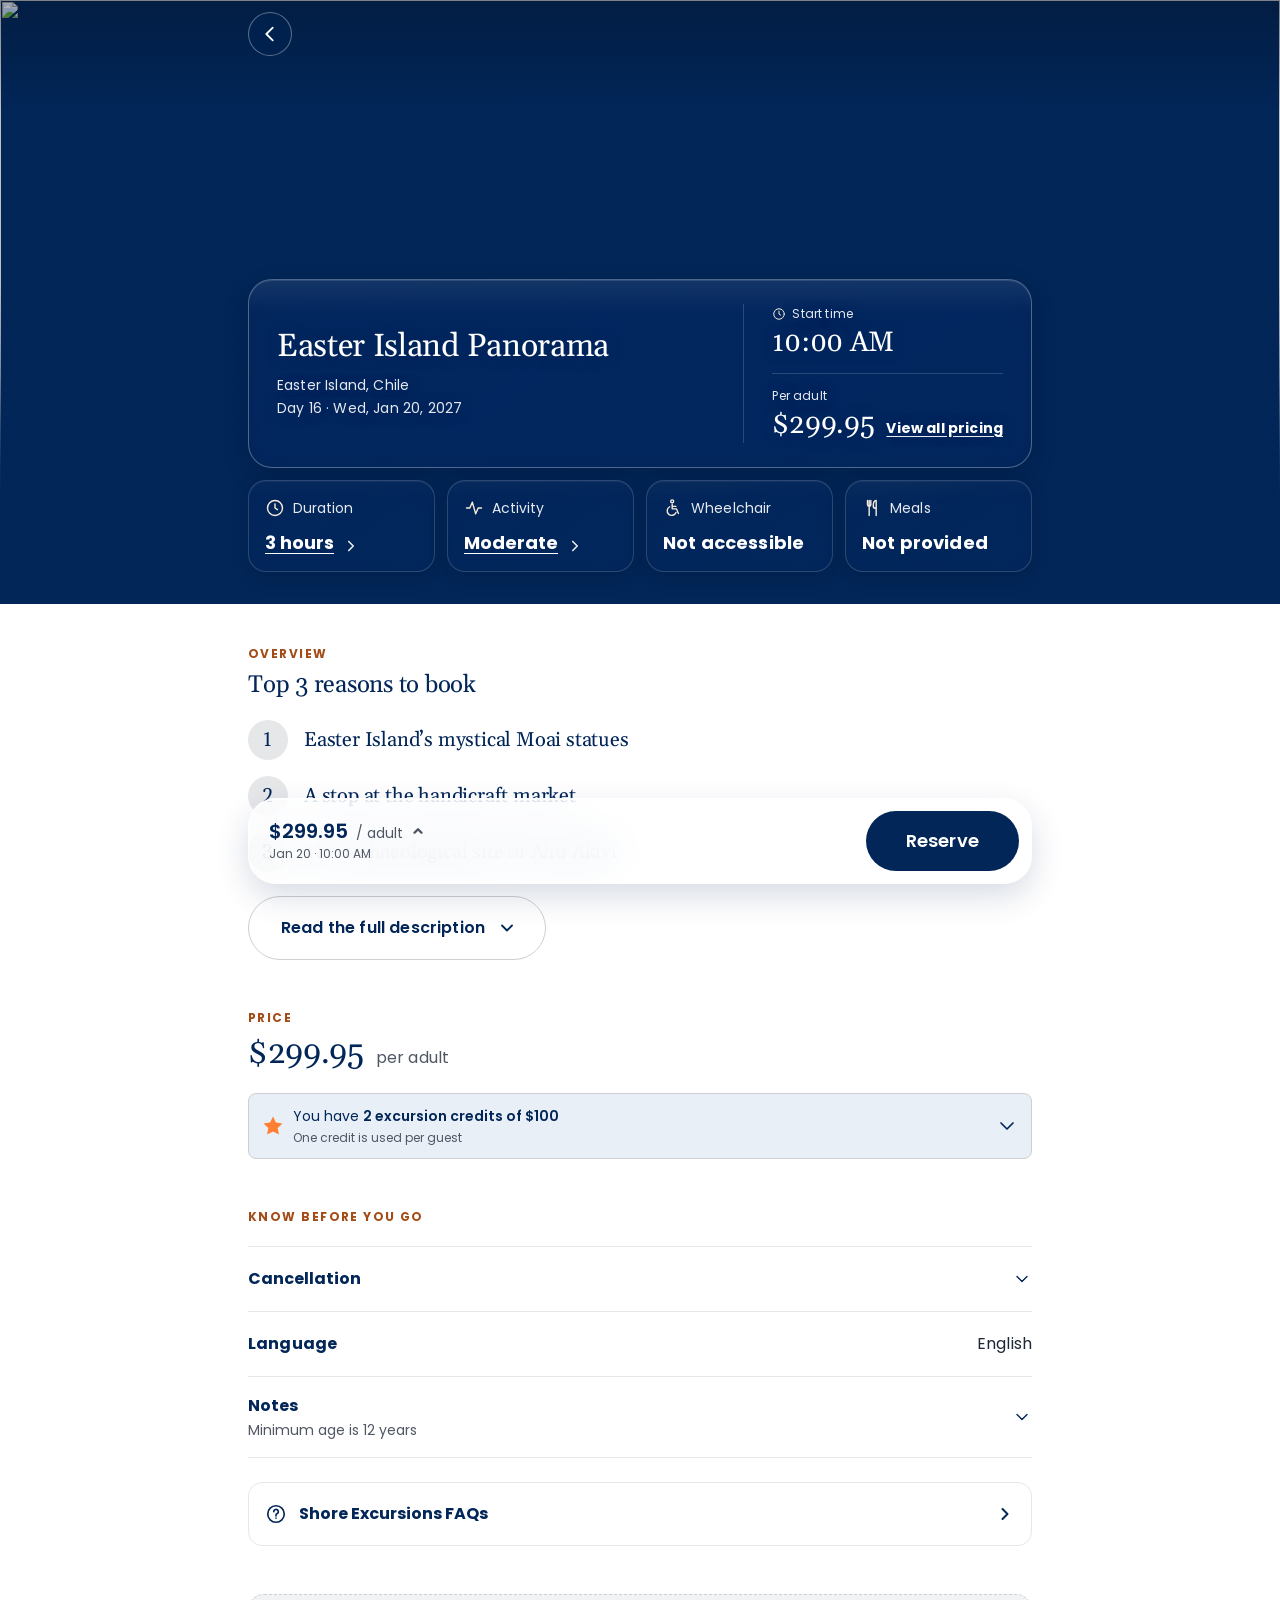
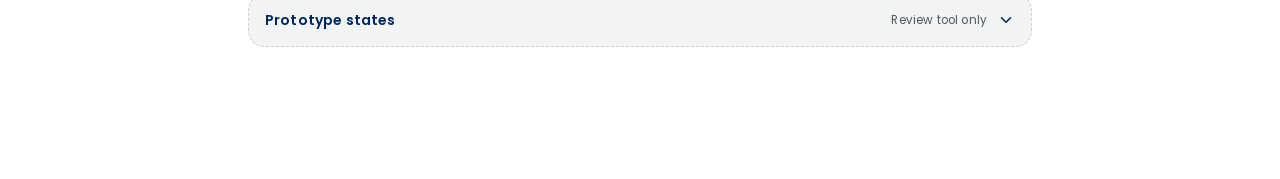
==== easter-island-panorama.html @ 5e090629 "initiate" ====
<!doctype html>
<html lang="en">
<head>
<meta charset="utf-8">
<meta name="viewport" content="width=device-width, initial-scale=1, viewport-fit=cover">
<meta name="theme-color" content="#022658">
<title>Easter Island Panorama · Shore Excursion</title>
<link rel="preconnect" href="https://fonts.googleapis.com">
<link rel="preconnect" href="https://fonts.gstatic.com" crossorigin>
<link href="https://fonts.googleapis.com/css2?family=Gelasio:wght@400;500&family=Poppins:wght@400;500;600;700&display=swap" rel="stylesheet">
<style>
:root{
  /* ── App / HAL DS · Color (Figma: HuyND6BNFfXmrBOKBPqoBM) ── */
  --ds-hal-blue:#022658;
  --ds-hal-blue-hover:#1c4379;
  --ds-hal-blue-pressed:#021e46;
  --ds-dutch-orange:#ff7f32;
  --ds-dutch-cream:#f8eddc;
  --ds-dusk-fog:#a3b3bb;
  --ds-white:#ffffff;
  --ds-n100:#030f1f;
  --ds-n90:#1d2736;
  --ds-n70:#4f5763;
  --ds-n40:#9a9fa5;
  --ds-n30:#b4b7bc;
  --ds-n20:#cdcfd2;
  --ds-n15:#d9dbde;
  --ds-n10:#e6e7e9;
  --ds-n5:#f2f3f4;
  --ds-focus-blue:#1979ff;
  --ds-white-hover:#edf0f1;
  --ds-white-pressed:#e3e8eb;
  /* Effect style "Small" */
  --ds-shadow-small:0 2px 4px rgba(51,51,51,.10), 0 0 1px rgba(51,51,51,.10);
  /* HAL Blue / Neutral 100 / Dusk Fog as RGB triplets, for the alpha tints below */
  --ds-hal-blue-rgb:2,38,88;
  --ds-n100-rgb:3,15,31;
  --ds-dusk-fog-rgb:163,179,187;

  /* Page roles → HAL DS */
  --navy:var(--ds-hal-blue);
  --hal-blue:var(--ds-hal-blue);
  --orange-dot:var(--ds-dutch-orange);
  --cream:var(--ds-dutch-cream);
  --banner:var(--ds-dutch-cream);
  --n70:var(--ds-n70);
  --n90:var(--ds-n90);
  --border:var(--ds-n10);
  --blue-02:var(--ds-n5);
  --blue-05:var(--ds-n10);
  --white:var(--ds-white);
  /* Not in HAL DS (kept local, same as Figma "Color · Details page"):
     accessible orange text — Mes Orange / Dutch Orange fail 4.5:1 on white */
  --orange-text:#a34c17;
  /* Small text on glass: 90% white is the minimum that passes 4.5:1 over a pure-white photo */
  --on-glass:rgba(255,255,255,.9);
  --kf-fill:rgba(var(--ds-dusk-fog-rgb),.09);
  --kf-edge:rgba(255,255,255,.08);
  --glass-divider:rgba(255,255,255,.16);
  /* Shared height for the page's secondary controls: FAQ row, credits toggle, Read the full description */
  --row-h:64px;
  /* Not in HAL DS: credits card fill from the 2026 redesign file */
  --credit-fill:#e8eff7;

  /* ── App / HAL DS · Type. Gelasio / Poppins stay as fallbacks where HAL fonts aren't installed ── */
  --serif:"HAL Headline", "Gelasio", Georgia, "Times New Roman", serif;
  --sans:"HAL Body", "Poppins", system-ui, -apple-system, "Segoe UI", sans-serif;
  --lh-body:1.6;      /* Body/B1–B4 */
  --lh-head:1.2;      /* Heading/H1–H4 */
  --ls-body:.01em;    /* Body + Interactive: +1% */
  --ls-head:-.01em;   /* Heading (Headline): −1% */

  /* Spacing follows the HAL DS rule: multiples of 4, side padding 20 mobile / 40 tablet + desktop */
  --pad:20px;
  --col:784px;
  --card-pad-y:20px;
  --card-pad-x:20px;
  --card-title:28px;  /* Heading/H1-regular-M */
  --radius-g:24px;
  --fact-value:18px;  /* Body/B1-bold */
  /* Hero template: square photo area from the top; card overlaps its lower part */
  --photo-h:100vw;
  --photo-top:0px;
  --stack-top:62vw;
  --header-h:60px;
  --ease:cubic-bezier(.2,.8,.2,1);
}
@media (max-width:389px){ :root{ --fact-value:14px } }   /* Body/B3-bold */
@media (min-width:768px){
  :root{
    --pad:40px;
    --card-title:32px;  /* Heading/H2-regular — fits one line, card stays compact */
    --card-pad-y:24px;
    --card-pad-x:28px;
    --photo-h:clamp(480px, 50vw, 700px);
    --stack-top:clamp(264px, calc(36.5vw + 44px), 344px);   /* +44: the space the compact card + tiles give back */
  }
}

*,*::before,*::after{ box-sizing:border-box }
html{ -webkit-text-size-adjust:100%; scroll-behavior:smooth }
@media (prefers-reduced-motion:reduce){ html{ scroll-behavior:auto } }
body{
  margin:0; background:var(--white); color:var(--n90);
  font-family:var(--sans); font-size:16px; line-height:var(--lh-body); letter-spacing:var(--ls-body);
  -webkit-font-smoothing:antialiased; overflow-x:hidden;
}
body.locked{ overflow:hidden }
img{ display:block; max-width:100% }
button{ font:inherit; color:inherit; background:none; border:0; padding:0; cursor:pointer; -webkit-tap-highlight-color:transparent }
a{ color:inherit }
:focus-visible{ outline:2px solid var(--ds-focus-blue); outline-offset:3px; border-radius:6px }
.sr-only{ position:absolute; width:1px; height:1px; overflow:hidden; clip:rect(0 0 0 0); white-space:nowrap }
.wrap{ width:100%; max-width:calc(var(--col) + var(--pad) * 2); margin-inline:auto; padding-inline:var(--pad) }
svg.i{ width:20px; height:20px; flex:none; fill:none; stroke:currentColor; stroke-width:1.4; stroke-linecap:round; stroke-linejoin:round }

/* ───────────── Hero ───────────── */
.hero{
  position:relative; overflow:hidden; background:var(--navy);
  padding-bottom:32px; isolation:isolate;
}
.hero-bg{ position:absolute; inset:0; z-index:-1; pointer-events:none }
.wash{
  position:absolute; left:50%; top:-60%; width:260%; height:220%;
  transform:translate3d(-50%, var(--wash-y,0px), 0);
  filter:blur(36px) saturate(1.1); opacity:.9; will-change:transform;
}
.wash img{ width:100%; height:100%; object-fit:cover }
.photo{
  position:absolute; left:0; right:0; top:var(--photo-top); height:var(--photo-h);
  transform:translate3d(0, var(--photo-y,0px), 0) scale(var(--photo-s,1));
  transform-origin:50% 30%; will-change:transform;
  -webkit-mask-image:linear-gradient(180deg,#000 0%,#000 73.7%,rgba(0,0,0,.6) 86.8%,transparent 100%);
          mask-image:linear-gradient(180deg,#000 0%,#000 73.7%,rgba(0,0,0,.6) 86.8%,transparent 100%);
}
/* Focal point defaults to centre; each page's photo sets its own at the end of this stylesheet */
.photo img{ width:100%; height:100%; object-fit:cover; object-position:50% 50% }
.photo-dim{ position:absolute; inset:0; background:var(--navy); opacity:var(--dim,0) }
.top-shade{ position:absolute; inset:0 0 auto; height:110px; background:linear-gradient(180deg,rgba(var(--ds-n100-rgb),.35),rgba(var(--ds-n100-rgb),0)) }
.ramp{
  position:absolute; left:0; right:0; top:calc(var(--photo-top) + var(--photo-h) * .55); height:calc(var(--photo-h) * .45);
  background:linear-gradient(180deg,rgba(var(--ds-hal-blue-rgb),0) 0%,rgba(var(--ds-hal-blue-rgb),.2) 25%,rgba(var(--ds-hal-blue-rgb),.5) 50%,rgba(var(--ds-hal-blue-rgb),.82) 75%,var(--navy) 100%);
  /* Travels with the photo so the navy fade doesn't swallow it on scroll */
  transform:translate3d(0, var(--photo-y,0px), 0); will-change:transform;
}
.ramp::after{ content:""; position:absolute; left:0; right:0; top:100%; height:200vh; background:var(--navy) }

.topbar{ position:absolute; top:0; left:0; right:0; z-index:3; padding-top:max(12px, env(safe-area-inset-top)) }
.topbar .wrap{ padding-inline:calc(var(--pad) - 4px) }
@media (min-width:768px){ .topbar .wrap{ padding-inline:var(--pad) } }
.round-btn{
  width:44px; height:44px; border-radius:22px; display:grid; place-items:center; color:#fff;
  background:rgba(var(--ds-hal-blue-rgb),.32); border:1px solid rgba(255,255,255,.35);
  -webkit-backdrop-filter:blur(14px); backdrop-filter:blur(14px);
  transition:background .2s;
}
.round-btn:hover{ background:rgba(var(--ds-hal-blue-rgb),.45) }
.round-btn svg{ width:22px; height:22px; stroke-width:1.8 }

.hero-stack{ position:relative; padding-top:calc(56px + var(--stack-top)); display:flex; flex-direction:column; gap:12px }

/* Glass hero card */
/* Card and fact tiles move together; only the photo layers parallax behind them */
.card-wrap{ position:relative }
.status-pill{
  position:absolute; left:0; bottom:calc(100% + 12px);
  display:none; align-items:center; gap:8px; padding:4px 16px 4px 12px; border-radius:999px;
  font-size:14px; line-height:var(--lh-body); color:#fff; font-weight:600;   /* Body/B3-semibold */
  /* .72 keeps white 14px text at 4.5:1+ even over a pure-white photo (.55 measured 3.6:1) */
  background:rgba(var(--ds-hal-blue-rgb),.72); border:.75px solid rgba(255,255,255,.28);
  -webkit-backdrop-filter:blur(14px) saturate(140%); backdrop-filter:blur(14px) saturate(140%);
}
.status-pill.show{ display:inline-flex }
.status-pill b{ font-weight:700 }
.status-pill .dot{ width:8px; height:8px; border-radius:50%; background:var(--orange-dot) }
.status-pill.muted .dot{ background:rgba(255,255,255,.6) }

.glass{
  position:relative; border-radius:var(--radius-g); overflow:hidden;
  border:.75px solid rgba(255,255,255,.3);
  /* HAL Blue is lighter than the old navy, so every stop is +.04: lightest stop .70 keeps
     90% white text at 4.5:1 over pure white, sheen included */
  background:linear-gradient(143.6deg,rgba(var(--ds-hal-blue-rgb),.74) 0%,rgba(var(--ds-hal-blue-rgb),.70) 50%,rgba(var(--ds-hal-blue-rgb),.72) 100%);
  -webkit-backdrop-filter:blur(var(--glass-blur,14px)) saturate(140%);
          backdrop-filter:blur(var(--glass-blur,14px)) saturate(140%);
  box-shadow:0 8px 24px rgba(var(--ds-n100-rgb),.2), inset 0 1px 0 rgba(255,255,255,.12);
}
/* moving specular sheen — follows scroll so the glass reads as a physical pane */
.glass::before{
  content:""; position:absolute; inset:-40%; pointer-events:none;
  background:radial-gradient(60% 40% at var(--sheen-x,30%) var(--sheen-y,0%), rgba(255,255,255,.05), transparent 70%);
  mix-blend-mode:screen; transition:opacity .3s;
}
.glass::after{
  content:""; position:absolute; inset:0; pointer-events:none; border-radius:inherit;
  /* Top highlight stays behind the title (large text) and clears the small meta line */
  background:linear-gradient(180deg,rgba(255,255,255,.07),transparent 18%);
}
.hero-card{ padding:var(--card-pad-y) var(--card-pad-x); display:flex; flex-direction:column; gap:16px; color:#fff }
.hero-card > *{ position:relative; z-index:1 }
.on-photo{ text-shadow:0 1px 12px rgba(var(--ds-hal-blue-rgb),.6) }
/* Heading/H1-regular-M (28) → Heading/H1-regular (40) from 768 */
.hero-title{ margin:0; font:400 var(--card-title)/var(--lh-head) var(--serif); letter-spacing:var(--ls-head) }
.hero-meta{ margin:8px 0 0; font-size:14px; color:var(--on-glass) }   /* Body/B3-regular */

/* Location on one line, day and date on the next */
.hero-meta span{ display:block }
.hero-meta .meta-port{ white-space:nowrap; overflow:hidden; text-overflow:ellipsis }

/* Key row: start time and price share one band at one size, a step below the title
   (phone: title 28 / values 24 · from 768: title 32 / values 28) */
.key-row{ display:grid; grid-template-columns:minmax(0,1fr) minmax(0,1fr); row-gap:12px; border-top:1px solid var(--glass-divider); padding-top:16px }
.key{ min-width:0; padding-right:16px }
.key + .key{ padding:0 0 0 20px; border-left:1px solid var(--glass-divider) }
.key-label{ display:flex; align-items:center; gap:6px; margin:0 0 4px; font-size:12px; line-height:var(--lh-body); color:var(--on-glass) }   /* Body/B4-regular */
.key-label svg{ width:14px; height:14px; color:var(--cream) }
.key-value{ display:flex; align-items:center; gap:4px; font:400 24px/var(--lh-head) var(--serif); letter-spacing:var(--ls-head); white-space:nowrap; color:#fff }   /* Heading/H2-regular-M */
button.key-value{ text-decoration:underline; text-underline-offset:5px; text-decoration-thickness:1px }
button.key-value svg{ width:18px; height:18px; color:var(--on-glass); stroke-width:1.65 }
/* Price cell: "View all pricing" sits to the right of the price and wraps under it when the cell is narrow */
.key-price{ display:flex; flex-wrap:wrap; align-items:baseline; column-gap:12px; row-gap:2px }
/* Local/Link/B3-bold · Underline */
.card-link{ font-weight:700; font-size:14px; line-height:var(--lh-body); text-decoration:underline; text-underline-offset:3px; color:#fff; white-space:nowrap }
@media (max-width:359px){ .key-value{ font-size:20px } .key + .key{ padding-left:16px } }   /* Heading/H3-regular-M */
@media (min-width:768px){
  .fact{ padding:12px 16px; gap:8px }
  /* Title block left, start time and price stacked on the right: one band instead of two,
     so the card is shorter and more of the photo shows */
  .hero-card{ display:grid; grid-template-columns:minmax(0,1fr) auto; align-items:center; gap:0 }
  .hero-card > .on-photo:first-child{ padding-right:28px }
  .key-row{ display:flex; flex-direction:column; justify-content:center; gap:12px; align-self:stretch;
            border-top:0; padding:0 0 0 28px; border-left:1px solid var(--glass-divider); min-width:200px }
  .key{ padding:0 }
  .key + .key{ padding:12px 0 0; border-left:0; border-top:1px solid var(--glass-divider) }
  .key-value{ font-size:28px }   /* Heading/H1-regular-M */
}

/* Key facts */
.facts{ display:grid; grid-template-columns:1fr 1fr; gap:12px }
/* Works for any tile count: on phones a lone last tile spans the row; from 768 every tile shares one row equally */
.facts > .fact:last-child:nth-child(odd){ grid-column:1 / -1 }
@media (min-width:768px){
  .facts{ grid-template-columns:none; grid-auto-flow:column; grid-auto-columns:minmax(0,1fr) }
  .facts > .fact:last-child:nth-child(odd){ grid-column:auto }
}
@media (min-width:1024px){
  /* Less photo above the card so the key facts sit above the fold */
  :root{ --photo-h:max(440px, 40vw); --stack-top:clamp(204px, calc(14vw + 44px), 344px) }
}
@media (min-width:768px) and (max-width:1023px){
  :root{ --fact-value:16px }   /* Body/B2-bold */
  .fact{ padding:12px }
  .fact-value{ gap:4px }
}
/* Fact tiles use the same glass as the hero card */
.fact{
  position:relative; text-align:left; color:#fff; padding:16px;
  display:flex; flex-direction:column; gap:12px; min-width:0;
  transition:border-color .2s, transform .2s var(--ease), box-shadow .2s;
}
.fact.glass{
  border-radius:18px;
  /* A touch denser than the hero card; HAL Blue stops +.04 so the lightest (.71) still passes 4.5:1 over pure white */
  background:linear-gradient(143.6deg,rgba(var(--ds-hal-blue-rgb),.73) 0%,rgba(var(--ds-hal-blue-rgb),.71) 50%,rgba(var(--ds-hal-blue-rgb),.72) 100%);
  border-color:rgba(255,255,255,.16);
  -webkit-backdrop-filter:blur(calc(var(--glass-blur,14px) * .5)) saturate(120%);
          backdrop-filter:blur(calc(var(--glass-blur,14px) * .5)) saturate(120%);
  box-shadow:0 6px 18px rgba(var(--ds-n100-rgb),.18), inset 0 1px 0 rgba(255,255,255,.06);
}
.fact.glass::before{ opacity:.4 }
.fact.glass::after{ opacity:.2 }
.fact > *{ position:relative; z-index:1 }
button.fact:hover{ border-color:rgba(255,255,255,.32); box-shadow:0 10px 26px rgba(var(--ds-n100-rgb),.26), inset 0 1px 0 rgba(255,255,255,.1) }
button.fact:active{ transform:scale(.98) }
.fact-label{ display:flex; align-items:center; gap:8px; font-size:14px; color:var(--on-glass); min-width:0 }   /* Body/B3-regular */
.fact-label svg{ color:var(--cream) }
.fact-label span{ overflow:hidden; text-overflow:ellipsis; white-space:nowrap }
.fact-value{ display:flex; align-items:flex-end; flex:1; justify-content:space-between; gap:8px; min-width:0 }
.fact-value b{
  font-size:var(--fact-value); line-height:1.3; font-weight:700;
  overflow-wrap:break-word; min-width:0;
}
button.fact .fact-value b{ text-decoration:underline; text-underline-offset:4px; text-decoration-thickness:1px }
.fact-value svg{ width:18px; height:18px; color:var(--on-glass); stroke-width:1.65 }

/* ───────────── Compact header ───────────── */
.compact{
  position:fixed; inset:0 0 auto; z-index:40; background:var(--navy); color:#fff;
  padding-top:env(safe-area-inset-top);
  transform:translateY(-102%); transition:transform .32s var(--ease), box-shadow .3s;
  border-bottom:1px solid rgba(255,255,255,.08);
}
.compact.show{ transform:none; box-shadow:0 6px 20px rgba(var(--ds-hal-blue-rgb),.18) }
.compact .wrap{ display:flex; align-items:center; gap:8px; min-height:var(--header-h); padding-inline:calc(var(--pad) - 12px) }
.compact-back{ width:44px; height:44px; display:grid; place-items:center; color:#fff; flex:none; border-radius:22px }
.compact-back svg{ width:22px; height:22px; stroke-width:1.8 }
.compact-text{ flex:1; min-width:0; text-align:left; padding:8px 0 }
/* Local/Eyebrow (HAL Body Bold 12, 12% tracking, uppercase) — not in HAL DS */
.compact-eyebrow{ display:block; font-size:12px; font-weight:700; letter-spacing:.12em; text-transform:uppercase; color:var(--on-glass); line-height:var(--lh-body) }
.compact-eyebrow b{ color:var(--cream) }
.compact-title{ display:block; font:600 16px/var(--lh-body) var(--sans); white-space:nowrap; overflow:hidden; text-overflow:ellipsis }   /* Body/B2-semibold */
.compact.expanded .compact-title{ white-space:normal }

/* ───────────── Content ───────────── */
main{ padding-bottom:16px }
section.block{ position:relative; padding:40px 0 8px; scroll-margin-top:calc(var(--header-h) + 16px) }
/* Local/Eyebrow */
.eyebrow{ margin:0; font-size:12px; line-height:var(--lh-body); font-weight:700; letter-spacing:.12em; text-transform:uppercase; color:var(--orange-text) }
.section-title{ margin:8px 0 0; font:400 24px/var(--lh-head) var(--serif); letter-spacing:var(--ls-head); color:var(--hal-blue) }   /* Heading/H2-regular-M */
.section-body{ margin-top:20px }

.highlights{ list-style:none; margin:0; padding:0; display:flex; flex-direction:column; gap:16px }
.highlight{ display:flex; gap:16px; align-items:flex-start }
/* A reason with no supporting line centres on its number */
.highlight:not(:has(p)){ align-items:center }
.num{
  flex:none; width:40px; height:40px; border-radius:20px; background:var(--blue-05);
  display:grid; place-items:center; color:var(--hal-blue);
  font:400 20px/1 var(--serif); font-variant-numeric:lining-nums;   /* Heading/H3-regular-M */
}
.highlight h3{ margin:0; font:400 20px/var(--lh-head) var(--serif); letter-spacing:var(--ls-head); color:var(--hal-blue) }   /* Heading/H3-regular-M */
.highlight p{ margin:4px 0 0; font-size:14px; color:var(--n70) }   /* Body/B3-regular */

/* HAL DS Button · Type=secondary, Size=large, Icon=icon right (label Body/B1-semibold, as in Figma) */
.btn-outline{
  margin-top:24px; display:inline-flex; align-items:center; gap:16px; height:60px; padding:0 32px 0 40px;
  border:.5px solid var(--hal-blue); border-radius:999px; color:var(--hal-blue); background:var(--ds-white);
  box-shadow:var(--ds-shadow-small);
  font-weight:600; font-size:18px; line-height:1; letter-spacing:var(--ls-body);
  transition:background .2s;
}
.btn-outline:hover{ background:var(--ds-white-hover) }
.btn-outline:active{ background:var(--ds-white-pressed) }
.btn-outline:focus-visible, .btn-primary:focus-visible{ outline:2px solid var(--ds-focus-blue); outline-offset:3px; border-radius:999px }
.btn-outline svg{ width:20px; height:20px; stroke-width:1.8; transition:transform .3s var(--ease) }
/* The full-size label + DS padding needs 335px; narrow phones keep one line by easing the padding */
.btn-outline{ white-space:nowrap; max-width:100% }
@media (max-width:389px){ .btn-outline{ padding:0 24px; gap:12px } }
@media (max-width:359px){ .btn-outline{ font-size:16px; padding:0 20px 0 24px } }   /* Body/B2-semibold */
.btn-outline[aria-expanded="true"] svg{ transform:rotate(180deg) }

.collapse{ display:grid; grid-template-rows:0fr; transition:grid-template-rows .38s var(--ease) }
.collapse > div{ overflow:hidden; min-height:0 }
.collapse.open{ grid-template-rows:1fr }
@media (prefers-reduced-motion:reduce){ .collapse{ transition:none } }
.description{ max-width:640px; padding-top:20px }
.description p{ margin:0 0 12px }
.description b{ font-weight:600; color:var(--n90) }

.price-heading{ display:flex; align-items:baseline; gap:12px; margin-top:8px }
.price-heading .amt{ font:400 32px/var(--lh-head) var(--serif); color:var(--hal-blue); letter-spacing:var(--ls-head) }   /* Heading/H2-regular */
.price-heading .unit{ color:var(--n70) }
.rates{ margin-top:20px }
.rate{ display:flex; justify-content:space-between; align-items:baseline; padding:12px 0; border-top:1px solid var(--border) }
.rate:last-child{ border-bottom:1px solid var(--border) }
.rate b{ font-weight:700 }

.credit-head{ width:100%; display:flex; align-items:center; gap:12px; min-height:56px; padding:16px; text-align:left; color:var(--hal-blue) }
.credit-head .star{ width:22px; height:22px; stroke-width:1.5 }
.credit-head .txt{ flex:1; min-width:0 }
.credit-head strong{ display:block; font-size:16px; line-height:var(--lh-body) }   /* Body/B2-bold */
.credit-head small{ display:block; font-size:14px; color:var(--n70) }   /* Body/B3-regular */
.chev{ width:20px; height:20px; stroke-width:1.8; color:var(--hal-blue); transition:transform .3s var(--ease) }
[aria-expanded="true"] > .chev{ transform:rotate(180deg) }

.accordion{ margin-top:20px; border-bottom:1px solid var(--border) }
.acc{ position:relative; border-top:1px solid var(--border) }
.acc-head{ width:100%; display:flex; align-items:center; gap:12px; min-height:64px; padding:16px 0; text-align:left }
.acc-head .titles{ flex:1; min-width:0 }
.acc-head strong{ display:block; font-size:16px; color:var(--hal-blue); line-height:var(--lh-body) }   /* Body/B2-bold */
.acc-head small{ display:block; font-size:14px; color:var(--n70); overflow:hidden; text-overflow:ellipsis; white-space:nowrap }   /* Body/B3-regular */
.acc-body{ max-width:640px; padding-bottom:20px; font-size:14px }
.acc-body p{ margin:0 0 12px }
/* Local/Link/B3-bold · Underline */
.text-link{ display:inline-flex; align-items:center; min-height:44px; font-weight:700; font-size:14px; color:var(--hal-blue); text-decoration:underline; text-underline-offset:3px }

/* ───────────── Floating action bar ───────────── */
.bar-zone{
  position:fixed; z-index:30; left:12px; right:12px; bottom:calc(12px + env(safe-area-inset-bottom));
}
@media (min-width:768px){
  .bar-zone{ left:50%; right:auto; width:min(var(--col), calc(100% - var(--pad) * 2)); transform:translateX(-50%); bottom:calc(16px + env(safe-area-inset-bottom)) }
}
.credit-banner{
  position:absolute; left:0; right:0; bottom:calc(100% - 28px); padding:16px 48px 40px 20px;
  background:var(--banner); border-radius:24px 24px 0 0; color:var(--n90);
  box-shadow:0 -2px 18px rgba(var(--ds-hal-blue-rgb),.12);
  transition:transform .35s var(--ease), opacity .3s;
}
.credit-banner.hidden{ transform:translateY(24px); opacity:0; pointer-events:none }
.credit-banner strong{ display:block; font-size:14px; line-height:var(--lh-body) }   /* Body/B3-bold */
.credit-banner span{ font-size:12px; color:var(--n70) }   /* Body/B4-regular */
.credit-banner button{ position:absolute; top:8px; right:8px; width:36px; height:36px; display:grid; place-items:center; color:var(--n70); border-radius:18px }
.credit-banner button svg{ width:18px; height:18px }

.bar{
  position:relative; display:flex; align-items:center; gap:16px; padding:12px 12px 12px 20px; border-radius:28px;
  background:rgba(255,255,255,.72); border:1px solid rgba(255,255,255,.8);
  -webkit-backdrop-filter:blur(22px) saturate(180%); backdrop-filter:blur(22px) saturate(180%);
  box-shadow:0 12px 32px rgba(var(--ds-hal-blue-rgb),.16), inset 0 1px 0 rgba(255,255,255,.85);
}
.bar-price{ flex:1; min-width:0; text-align:left; display:flex; flex-direction:column; gap:0; border-radius:14px; padding:2px 4px 2px 0 }
/* Wraps under the full-size HAL DS button on narrow phones, as the Figma action bar does */
.bar-line1{ display:flex; flex-wrap:wrap; align-items:baseline; column-gap:8px; white-space:nowrap; color:var(--hal-blue) }
.bar-line1 b{ font-size:20px; line-height:var(--lh-head); font-weight:600 }   /* Heading/H4-semibold-M */
.bar-line1 .u{ font-size:14px; color:var(--n70) }   /* Body/B3-regular */
.bar-line1 svg{ width:14px; height:14px; stroke-width:2.4; color:var(--n70); align-self:center; transition:transform .3s var(--ease) }
.bar-price[aria-expanded="true"] .bar-line1 svg{ transform:rotate(180deg) }
.bar-line2{ font-size:12px; line-height:var(--lh-body); color:var(--n70); white-space:nowrap; overflow:hidden; text-overflow:ellipsis }   /* Body/B4-regular */
/* HAL DS Button · Type=primary, Size=large (label Body/B1-semibold, as in Figma).
   Hover HAL Blue Hover, pressed HAL Blue Pressed, disabled Neutral 10 / Neutral 30 */
.btn-primary{
  flex:none; height:60px; padding:0 40px; border-radius:999px;
  background:var(--hal-blue); color:#fff; font-weight:600; font-size:18px; line-height:1; letter-spacing:var(--ls-body);
  white-space:nowrap; transition:background .2s, transform .15s;
}
.btn-primary:hover{ background:var(--ds-hal-blue-hover) }
.btn-primary:active{ transform:scale(.97); background:var(--ds-hal-blue-pressed) }
.btn-primary:disabled{ background:var(--ds-n10); color:var(--ds-n30); cursor:not-allowed; transform:none }
/* Narrow phones: tighten the price side; the HAL DS button keeps its size */
@media (max-width:389px){
  .bar{ gap:8px; padding-left:16px }
  .bar-line1{ column-gap:4px }
  .bar-line1 b{ font-size:18px }
}

/* ───────────── Drawers / modals ───────────── */
.layer{ position:fixed; inset:0; z-index:60; display:flex; align-items:flex-end; justify-content:center; visibility:hidden }
.layer.open{ visibility:visible }
.scrim{ position:absolute; inset:0; background:rgba(var(--ds-hal-blue-rgb),.5); opacity:0; transition:opacity .3s }
.layer.open .scrim{ opacity:1 }
.sheet{
  position:relative; width:100%; max-height:min(88vh, 88dvh); display:flex; flex-direction:column;
  background:#fff; border-radius:24px 24px 0 0; box-shadow:0 -8px 40px rgba(var(--ds-n100-rgb),.2);
  transform:translateY(100%); transition:transform .38s var(--ease);
  padding-bottom:env(safe-area-inset-bottom);
}
.layer.open .sheet{ transform:translateY(var(--drag,0px)) }
.sheet.dragging{ transition:none }
.grabber{ position:absolute; top:8px; left:50%; width:36px; height:4px; margin-left:-18px; border-radius:2px; background:var(--ds-n15) }
.sheet-head{ position:relative; display:flex; align-items:center; justify-content:center; min-height:60px; padding:12px 56px 4px; touch-action:none; flex:none }
.sheet-head .close{ position:absolute; left:12px; top:12px; width:44px; height:44px; display:grid; place-items:center; color:var(--hal-blue); border-radius:22px }
.sheet-head .close:hover{ background:var(--blue-02) }
.sheet-head .close svg{ width:22px; height:22px; stroke-width:1.8 }
.sheet-label{ font-weight:700; font-size:16px; color:var(--hal-blue) }   /* Body/B2-bold */
.sheet-body{ position:relative; overflow:auto; padding:8px var(--pad) 28px; overscroll-behavior:contain }
.sheet h2{ margin:0 0 16px; font:400 24px/var(--lh-head) var(--serif); color:var(--hal-blue); letter-spacing:var(--ls-head) }   /* Heading/H2-regular-M */
@media (min-width:768px){
  .layer{ align-items:center; padding:24px }
  .sheet{
    width:560px; max-height:min(84vh, 760px); border-radius:24px;
    transform:translateY(16px) scale(.97); opacity:0; transition:transform .3s var(--ease), opacity .25s;
  }
  .layer.open .sheet{ transform:none; opacity:1 }
  .grabber{ display:none }
  .sheet-body{ padding:8px 28px 28px }
}
@media (prefers-reduced-motion:reduce){ .sheet,.scrim{ transition:none } }

.d-lead{ margin:-8px 0 16px; color:var(--n70) }
.d-rows{ border-top:1px solid var(--border) }
.d-row{ padding:12px 0; border-bottom:1px solid var(--border) }
.d-row .top{ display:flex; justify-content:space-between; gap:12px; align-items:baseline }
.d-row .top b{ font-size:16px; color:var(--n90) }   /* Body/B2-bold */
.d-row .top span{ font-size:14px; color:var(--n70); text-align:right }   /* Body/B3-regular */
.d-row p{ margin:2px 0 0; font-size:14px; color:var(--n70) }
.d-note{ margin:16px 0 0; font-size:14px; color:var(--n70) }   /* Body/B3-regular */
.d-note a{ font-weight:700; color:var(--hal-blue); text-underline-offset:3px }
.bullets{ margin:0 0 20px; padding-left:24px; font-size:16px }   /* Body/B2-regular */
.bullets li{ margin-bottom:4px }
.bullets li::marker{ color:var(--n70) }
.levels{ display:flex; flex-direction:column; gap:12px }
.level{ border:1px solid var(--border); border-radius:12px; padding:12px 16px }
.level b{ color:var(--hal-blue) }
.level small{ font-size:12px; color:var(--n70); font-weight:500 }   /* Body/B4-medium */
.level p{ margin:2px 0 0; font-size:14px; color:var(--n70) }
.level.current{ border:2px solid var(--hal-blue); background:var(--blue-02); padding:11px 15px }
.d-sub{ margin:24px 0 8px; font-size:12px; line-height:var(--lh-body); font-weight:700; letter-spacing:.12em; text-transform:uppercase; color:var(--orange-text) }   /* Local/Eyebrow */
.sheet-cta{ margin-top:24px; width:100% }

/* ───────────── Toast & state switcher ───────────── */
.toast{
  position:fixed; left:50%; bottom:110px; z-index:80; transform:translate(-50%,16px); opacity:0;
  background:var(--n90); color:#fff; font-size:14px; padding:12px 16px; border-radius:12px; max-width:calc(100% - 32px);
  transition:opacity .25s, transform .25s var(--ease); pointer-events:none;
}
.toast.show{ opacity:1; transform:translate(-50%,0) }

/* Prototype states — sits at the very bottom of the page */
.proto-foot{ padding-top:24px; padding-bottom:calc(132px + env(safe-area-inset-bottom)) }
.proto{ border:1px dashed var(--ds-n20); border-radius:16px; background:var(--blue-02); font-size:13px }
.proto summary{
  list-style:none; cursor:pointer; display:flex; align-items:center; gap:10px; padding:14px 16px;
  font-weight:600; color:var(--hal-blue); font-size:14px; border-radius:16px;
}
.proto summary::-webkit-details-marker{ display:none }
.proto summary small{ font-weight:400; color:var(--n70); margin-left:auto }
.proto summary svg{ width:18px; height:18px; stroke-width:1.8; transition:transform .3s var(--ease) }
.proto[open] summary svg{ transform:rotate(180deg) }
.proto-panel{ display:grid; grid-template-columns:repeat(auto-fit, minmax(200px, 1fr)); gap:4px 20px; padding:2px 16px 16px }
.proto-panel fieldset{ border:0; margin:0 0 8px; padding:0 }
.proto-panel legend{ font-size:12px; font-weight:700; letter-spacing:.1em; text-transform:uppercase; color:var(--orange-text); margin-bottom:6px }
.proto-panel label{ display:flex; gap:8px; align-items:center; padding:3px 0; cursor:pointer }
.proto-panel input{ accent-color:var(--hal-blue); margin:0 }
.proto-panel p{ margin:2px 0 0; font-size:12px; color:var(--n70) }
.proto-reset{
  grid-column:1/-1; justify-self:start; height:40px; padding:0 18px; border-radius:999px;
  border:1.5px solid var(--hal-blue); color:var(--hal-blue); font-weight:700; font-size:14px; background:#fff;
}
.proto-reset:hover{ background:var(--blue-05) }

/* ───────────── Live HAL examples: additions ───────────── */
/* Experience-type badge (HISTORY Channel / Accessible Travel Solutions). It labels the excursion, not a system
   state, so it sits inside the card as a squared label; the round status pill above the card is reserved for availability */
.xp-badges{ display:flex; flex-wrap:wrap; gap:8px; margin:0 0 12px }
.xp-badge{
  display:inline-flex; align-items:center; gap:8px; padding:4px 12px 4px 10px;
  border-radius:8px; border:1px solid rgba(248,237,220,.55); background:rgba(var(--ds-hal-blue-rgb),.6);
  font-size:14px; font-weight:600; line-height:var(--lh-body); color:var(--cream); text-shadow:none;   /* Body/B3-semibold */
}
.xp-badge svg{ width:16px; height:16px; stroke-width:1.6 }
.xp-badges[hidden], .xp-badge[hidden]{ display:none }
.xp-mark{ width:auto; height:18px; flex:none }
/* HISTORY Channel: gold from the H mark (mid-tone of its gradient), not the cream used by the other badges */
.xp-badge.xp-history{ color:#f0b63c; border-color:rgba(240,182,60,.7) }

/* Non-interactive fact tile (Meals, and Wheelchair when there's no accessibility detail) */
div.fact .fact-value{ justify-content:flex-start }

/* Wheelchair-version notice: before Top 3, only on the accessible variant */
.notice{
  margin-top:32px; display:flex; gap:12px; padding:16px; border-radius:14px;
  background:var(--blue-02); border:1px solid var(--blue-05); font-size:14px; color:var(--n90);
}
.notice svg{ width:22px; height:22px; color:var(--hal-blue); stroke-width:1.5; margin-top:1px }
.notice p{ margin:0 }
.notice b{ color:var(--hal-blue) }

/* Excursion credits card — matches Figma "Dining credit" (HAL Mobile App Redesign 2026, 14953:27539):
   light blue fill, Neutral 20 border, radius 8, filled Dutch Orange star, Body/B3 HAL Blue with the amount in semibold.
   Opens to "Using your excursion credit" — that copy is FPO until product confirms it. */
.credit-card{ margin-top:20px; background:var(--credit-fill); border:1px solid var(--ds-n20); border-radius:8px; color:var(--hal-blue) }
.credit-card .credit-head{ width:100%; min-height:var(--row-h); display:flex; align-items:center; gap:8px; padding:8px 12px; text-align:left; color:var(--hal-blue); border-radius:8px }
.credit-card .star{ width:24px; height:24px; fill:var(--ds-dutch-orange); stroke:none; flex:none }
.credit-card .credit-text{ flex:1; min-width:0; font-size:14px; line-height:var(--lh-body) }   /* Body/B3-regular */
.credit-card b{ font-weight:600 }   /* Body/B3-semibold */
.credit-card .chev{ width:24px; height:24px }
.credit-rules{ margin:0 0 12px; padding:8px 12px 0; border-top:1px solid var(--ds-n20); font-size:12px; line-height:var(--lh-body) }
.credit-rules .credit-rules-title{ margin:0; font-weight:600; color:var(--hal-blue) }   /* Body/B4-semibold */
.credit-rules ul{ margin:4px 0 0; padding-left:18px; color:var(--n90) }   /* Body/B4-regular */
.sheet .credit-card{ margin-top:0 }

/* Know before you go: a row with a value and nothing to expand */
.acc-head.static{ cursor:default }
.acc-value{ font-size:16px; color:var(--n90) }   /* Body/B2-regular */
.acc-body a{ color:var(--hal-blue); font-weight:600; overflow-wrap:anywhere; text-underline-offset:3px }

/* Shore Excursions FAQs: set apart from the accordion and points right, because it opens a drawer instead of expanding */
.faq-row{
  width:100%; margin-top:24px; display:flex; align-items:center; gap:12px; min-height:var(--row-h); padding:16px;
  border:1px solid var(--border); border-radius:14px; background:var(--white); text-align:left; color:var(--hal-blue);
  transition:background .2s, border-color .2s;
}
.faq-row:hover{ background:var(--blue-02); border-color:var(--ds-n15) }
.faq-row .txt{ flex:1; min-width:0; font-weight:700; font-size:16px; line-height:var(--lh-body) }   /* Body/B2-bold */
.faq-row svg{ width:22px; height:22px; stroke-width:1.5 }
.faq-row svg.go{ width:20px; height:20px; stroke-width:1.8 }

/* FAQ drawer: full height on phones so opening an answer never resizes the sheet */
@media (max-width:767px){
  .sheet.full{ height:calc(100dvh - max(24px, env(safe-area-inset-top))); max-height:none }
}
@media (min-width:768px){ .sheet.full{ height:min(84vh, 760px) } }
.sheet .accordion{ margin-top:0 }
.sheet .acc-head strong{ font-size:16px }
.sheet .bullets{ font-size:14px; margin:0 0 12px; padding-left:20px }
.sheet .acc-body a{ color:var(--hal-blue); font-weight:600 }

/* Drawer rows that lead with an icon (Duration: clock · anchor · ship) */
.d-row .top b.ico{ display:flex; align-items:center; gap:10px }
.d-row .top b.ico svg{ width:18px; height:18px; color:var(--hal-blue); stroke-width:1.5 }

/* ───────────── Multiple start times on the day ───────────── */
.time-chips{ display:grid; grid-template-columns:repeat(3, minmax(0,1fr)); gap:12px; margin-top:20px }
.chip{
  text-align:left; border:1px solid var(--border); border-radius:14px; padding:12px 16px; min-width:0;
  background:#fff; transition:border-color .2s, background .2s;
}
.chip:hover{ border-color:var(--ds-n30) }
.chip .t{ display:block; font-weight:700; font-size:16px; color:var(--hal-blue); line-height:var(--lh-body); white-space:nowrap }   /* Body/B2-bold */
.chip .s{ display:block; font-size:12px; color:var(--n70); line-height:var(--lh-body); white-space:nowrap; overflow:hidden; text-overflow:ellipsis }   /* Body/B4-regular */
.chip .s.warn{ color:var(--orange-text); font-weight:600 }
.chip.soldout .t{ color:var(--n70) }
.chip[aria-checked="true"]{ border:2px solid var(--hal-blue); background:var(--blue-02); padding:11px 15px }
@media (max-width:359px){ .chip{ padding:12px } .chip[aria-checked="true"]{ padding:11px } .chip .t{ font-size:14px } }
.bar-line2 .pick{ color:var(--hal-blue); font-weight:700; text-decoration:underline; text-underline-offset:3px }
.time-opt{ width:100%; text-align:left; display:flex; align-items:center; gap:12px }
.time-opt .txt{ flex:1; min-width:0 }
.time-opt .radio{ width:20px; height:20px; border-radius:50%; border:1.5px solid var(--ds-n40); flex:none; display:grid; place-items:center }
.time-opt.current .radio{ border-color:var(--hal-blue) }
.time-opt.current .radio::after{ content:""; width:10px; height:10px; border-radius:50%; background:var(--hal-blue) }
.time-opt small.warn{ color:var(--orange-text) }

/* "Read the full description": rounded secondary button at the shared 64px height (FAQ row, credits toggle),
   Body/B2-semibold, Neutral 20 outline, no shadow */
#readMore{
  height:var(--row-h); padding:0 28px 0 32px; gap:12px; margin-top:24px;
  font-size:16px; border:1px solid var(--ds-n20); box-shadow:none;
}
#readMore svg{ width:20px; height:20px }
@media (max-width:389px){ #readMore{ padding:0 24px 0 28px } }
@media (max-width:359px){ #readMore{ font-size:16px; padding:0 20px 0 24px } }

/* Prototype states: the element a state changed flashes once after the page scrolls to it */
.proto-flash{ animation:protoFlash 1.6s var(--ease) }
@keyframes protoFlash{
  0%, 100%{ box-shadow:0 0 0 0 rgba(25,121,255,0) }
  20%, 60%{ box-shadow:0 0 0 4px rgba(25,121,255,.55) }
}
@media (prefers-reduced-motion:reduce){ .proto-flash{ animation:none; outline:2px solid var(--ds-focus-blue); outline-offset:4px } }

/* Excursion credits: with more than one credit, a second line says each guest uses one */
.credit-card .credit-sub{ display:block; font-size:12px; line-height:var(--lh-body); color:var(--n70) }   /* Body/B4-regular */
.credit-card .credit-sub[hidden], .credit-banner .banner-sub[hidden]{ display:none }
.credit-banner .banner-sub{ display:block }

/* Phone: static tile values (Wheelchair, Meals) always break between words — "Meal / provided",
   "Not / accessible" — so the two tiles in the row read the same whatever the width */
@media (max-width:767px){ div.fact .fact-value b{ width:min-content } }

/* ───────────── This page’s photo (the only page-specific styling) ───────────── */
/* easter-island-moai.webp: 2000×711 banner */
.photo img{ object-position:60% 50% }
</style>
</head>
<body>

<!-- Icon sprite -->
<svg width="0" height="0" style="position:absolute" aria-hidden="true">
  <symbol id="i-back" viewBox="0 0 22 22"><path d="M13.75 4.58 7.33 11l6.42 6.42"/></symbol>
  <symbol id="i-close" viewBox="0 0 22 22"><path d="M5.5 5.5l11 11M16.5 5.5l-11 11"/></symbol>
  <symbol id="i-right" viewBox="0 0 18 18"><path d="M6.75 4.5 11.25 9l-4.5 4.5"/></symbol>
  <symbol id="i-down" viewBox="0 0 20 20"><path d="M5 7.5 10 12.5 15 7.5"/></symbol>
  <symbol id="i-up" viewBox="0 0 14 14"><path d="M3.5 8.75 7 5.25l3.5 3.5"/></symbol>
  <symbol id="i-clock" viewBox="0 0 20 20"><circle cx="10" cy="10" r="7.5"/><path d="M10 5.83V10l2.5 1.67"/></symbol>
  <symbol id="i-pulse" viewBox="0 0 20 20"><path d="M2.5 10h3.33l2.5-5.83 3.34 11.66L14.17 10h3.33"/></symbol>
  <symbol id="i-access" viewBox="0 0 20 20"><circle cx="9.17" cy="3.33" r="1.5"/><path d="M9.17 6.25v2.08m0 0v2.5h4.16l2.09 4.59M9.17 8.33h3.75"/><path d="M6.67 8.75a4.58 4.58 0 1 0 6.33 5.83"/></symbol>
  <symbol id="i-meals" viewBox="0 0 20 20"><path d="M5.5 2.5v4.17a1.67 1.67 0 0 0 3.33 0V2.5M7.17 2.5v15M14.17 17.5V2.5c-1.84 0-2.92 2.08-2.92 5.42 0 1.66.83 2.5 2.92 2.5"/></symbol>
  <symbol id="i-anchor" viewBox="0 0 20 20"><circle cx="10" cy="4.17" r="1.67"/><path d="M10 5.83V17.5M7.08 8.75h5.84M3.75 11.67c.42 3.33 3 5.83 6.25 5.83s5.83-2.5 6.25-5.83M3.75 11.67 2.5 12.92M3.75 11.67 5 12.92M16.25 11.67 15 12.92M16.25 11.67l1.25 1.25"/></symbol>
  <symbol id="i-ship" viewBox="0 0 20 20"><path d="M2.92 11.67h14.16l-1.87 4.16H4.79zM5.83 11.67V8.75h8.34v2.92M8.75 8.75V5.83h2.5v2.92M2.5 18.33c1.25 0 1.25-.83 2.5-.83s1.25.83 2.5.83 1.25-.83 2.5-.83 1.25.83 2.5.83 1.25-.83 2.5-.83 1.25.83 2.5.83"/></symbol>
  <symbol id="i-star" viewBox="0 0 22 22"><path d="M11 2.29l2.66 5.5 6.05.83-4.4 4.21 1.1 5.96L11 15.95l-5.41 2.84 1.1-5.96-4.4-4.21 6.05-.83L11 2.29z"/></symbol>
  <symbol id="i-spark" viewBox="0 0 20 20"><path d="M8.33 2.5l1.43 4.24 4.24 1.43-4.24 1.43-1.43 4.23-1.43-4.23-4.23-1.43 4.23-1.43zM15 12.5l.71 2.12 2.12.71-2.12.71L15 18.17l-.71-2.13-2.12-.71 2.12-.71z"/></symbol>
  <symbol id="i-award" viewBox="0 0 20 20"><circle cx="10" cy="7.5" r="5"/><path d="M7.08 11.58 5.83 17.5 10 15.42l4.17 2.08-1.25-5.92"/></symbol>
  <symbol id="i-landmark" viewBox="0 0 20 20"><path d="M2.5 7.5 10 3.33l7.5 4.17M3.75 7.5h12.5M5 7.5v6.67M8.33 7.5v6.67M11.67 7.5v6.67M15 7.5v6.67M3.33 14.17h13.34M2.5 16.67h15"/></symbol>
  <symbol id="i-help" viewBox="0 0 20 20"><circle cx="10" cy="10" r="7.5"/><path d="M7.92 7.92a2.08 2.08 0 1 1 2.92 1.9c-.5.23-.84.72-.84 1.27v.66M10 13.75v.01"/></symbol>
</svg>

<!-- Compact header (slides in once the hero card scrolls away) -->
<div class="compact" id="compact" aria-hidden="true">
  <div class="wrap">
    <button class="compact-back" data-handoff="back" aria-label="Back" tabindex="-1"><svg class="i"><use href="#i-back"/></svg></button>
    <button class="compact-text" id="compactTitle" aria-expanded="false" tabindex="-1">
      <span class="compact-eyebrow">Easter Island · <b>Starts 10:00 AM</b></span>
      <span class="compact-title">Easter Island Panorama</span>
    </button>
  </div>
</div>

<header class="hero" id="hero">
  <div class="hero-bg" aria-hidden="true">
    <div class="wash" id="wash"><img src="assets/easter-island-moai.webp" alt=""></div>
    <div class="photo" id="photo"><img src="assets/easter-island-moai.webp" alt=""><div class="photo-dim"></div></div>
    <div class="top-shade"></div>
    <div class="ramp"></div>
  </div>

  <div class="topbar"><div class="wrap">
    <button class="round-btn" data-handoff="back" aria-label="Back"><svg class="i"><use href="#i-back"/></svg></button>
    </div></div>

  <div class="hero-stack wrap">
    <div class="card-wrap" id="cardWrap">
      <div class="status-pill" id="statusPill" role="status"><span class="dot"></span><span id="statusText"></span></div>
      <article class="glass hero-card" id="heroCard">
        <div class="on-photo">
          <p class="xp-badges" id="xpBadges" hidden><span class="xp-badge xp-history" data-badge="history" hidden><img class="xp-mark" src="assets/history-h.png" alt="" width="20" height="18"><span>HISTORY Channel Exclusive</span></span><span class="xp-badge xp-ats" data-badge="ats" hidden><svg class="i" aria-hidden="true"><use href="#i-spark"/></svg><span>Accessible Travel Solutions Exclusive</span></span><span class="xp-badge xp-heritage" data-badge="heritage" hidden><svg class="i" aria-hidden="true"><use href="#i-landmark"/></svg><span>Heritage Tour</span></span></p>
          <h1 class="hero-title">Easter Island Panorama</h1>
          <p class="hero-meta"><span class="meta-port" title="Easter Island, Chile">Easter Island, Chile</span><span>Day 16 · Wed, Jan 20, 2027</span></p>
        </div>

        <div class="key-row on-photo">
          <div class="key">
            <p class="key-label"><svg class="i"><use href="#i-clock"/></svg><span id="startLabel">Start time</span></p>
            <div id="startValue"><div class="key-value">10:00 AM</div></div>
          </div>
          <div class="key">
            <p class="key-label">Per adult</p>
            <div class="key-price"><div class="key-value">$299.95</div><a class="card-link" href="#price">View all pricing</a></div>
          </div>
        </div>
      </article>
    </div>

    <div class="facts" role="list">
      <button class="fact glass" role="listitem" data-drawer="duration" aria-haspopup="dialog">
        <span class="fact-label"><svg class="i"><use href="#i-clock"/></svg><span>Duration</span></span>
        <span class="fact-value"><b>3 hours</b><svg class="i"><use href="#i-right"/></svg></span>
      </button>
      <button class="fact glass" role="listitem" data-drawer="activity" aria-haspopup="dialog">
        <span class="fact-label"><svg class="i"><use href="#i-pulse"/></svg><span>Activity</span></span>
        <span class="fact-value"><b>Moderate</b><svg class="i"><use href="#i-right"/></svg></span>
      </button>
      <div class="fact glass" role="listitem">
        <span class="fact-label"><svg class="i"><use href="#i-access"/></svg><span>Wheelchair</span></span>
        <span class="fact-value"><b>Not accessible</b></span>
      </div>
      <div class="fact glass" role="listitem">
        <span class="fact-label"><svg class="i"><use href="#i-meals"/></svg><span>Meals</span></span>
        <span class="fact-value"><b>Not provided</b></span>
      </div>
    </div>
  </div>
</header>

<main class="wrap">
  <section class="block" id="overview" aria-labelledby="overviewTitle">
    <p class="eyebrow">Overview</p>
    <h2 class="section-title" id="overviewTitle">Top 3 reasons to book</h2>
    <div class="section-body">
      <ol class="highlights">
        <li class="highlight"><span class="num" aria-hidden="true">1</span><h3>Easter Island’s mystical Moai statues</h3></li>
        <li class="highlight"><span class="num" aria-hidden="true">2</span><h3>A stop at the handicraft market</h3></li>
        <li class="highlight"><span class="num" aria-hidden="true">3</span><h3>The archaeological site of Ahu Akivi</h3></li>
      </ol>
      <button class="btn-outline" id="readMore" aria-expanded="false" aria-controls="desc"><span>Read the full description</span><svg class="i"><use href="#i-down"/></svg></button>
      <div class="collapse" id="desc"><div><div class="description">
        <p>Leaving the harbor of Hanga Piko, your coach drives through the village of Hanga Roa.</p>
        <p>At the ceremonial site of Tahai, located on the west coast of the island, you will see altars and the monolithic Moai statues that have become an iconic symbol of Rapa Nui culture.</p>
        <p>A stop at the handicrafts market allows you some time to admire some of the crafts in wood and shell made by the islanders.</p>
        <p>Leave the village and relax during a 20-minute drive to the archaeological site of Ahu Akivi, featuring seven restored statues. Hear the legend and lore surrounding these statues, which represent the seven ambassadors sent to Easter Island by King Hotu Matua.</p>
        <p>Then, enjoy a scenic drive back to the pier with a short photo stop at Ahu Poukura — an unrestored statue.</p>
      </div></div></div>
    </div>
  </section>

  <section class="block" id="times" aria-labelledby="timesTitle" hidden>
    <p class="eyebrow">Start times</p>
    <h2 class="section-title" id="timesTitle">Choose a time on Jan 20</h2>
    <div class="time-chips" role="radiogroup" aria-labelledby="timesTitle" id="timeChips"></div>
  </section>

  <section class="block" id="price" aria-labelledby="priceEyebrow">
    <p class="eyebrow" id="priceEyebrow">Price</p>
    <div class="price-heading"><span class="amt">$299.95</span><span class="unit">per adult</span></div>
    <!-- Excursion credits: CONFIRM WITH PRODUCT what credit data and copy can be shown -->
    <div class="credit-card" id="creditCard">
      <button class="credit-head" aria-expanded="false" aria-controls="creditRules"><svg class="i star" aria-hidden="true"><use href="#i-star"/></svg><span class="credit-text"><span id="creditTitle">You have <b>2 excursion credits of $100</b></span><span class="credit-sub" data-credit-sub hidden>One credit is used per guest</span></span><svg class="i chev" aria-hidden="true"><use href="#i-down"/></svg></button>
      <div class="collapse" id="creditRules"><div><div class="credit-rules">
        <!-- FPO: credit rules copy taken from Figma "Dining credit" (14953:27539). Not on the live pages — needs product confirmation. -->
        <p class="credit-rules-title">Using your excursion credit</p>
        <ul><li>Your credit covers up to the dollar amount listed.</li><li>Credits expire at the end of the voyage.</li></ul>
      </div></div></div>
    </div>
  </section>

  <section class="block" id="know" aria-labelledby="knowEyebrow">
    <p class="eyebrow" id="knowEyebrow">Know before you go</p>
    <div class="accordion" id="accordion">
      <div class="acc">
        <button class="acc-head" aria-expanded="false">
          <span class="titles"><strong>Cancellation</strong></span>
          <svg class="i chev"><use href="#i-down"/></svg>
        </button>
        <div class="collapse"><div><div class="acc-body">
          <p>Online cancellations will not be accepted during the 3-day period prior to cruise departure. Instead, you will need to cancel once you board the ship. All onboard cancellations are subject to at least a 10% cancellation fee. If you cancel a Signature Collection Shore Excursions within 3 days of sailing, a 100% cancellation fee will apply since transportation and services will have already been arranged with the appropriate Shore Excursion operator. If cancellation occurs onboard after the cancellation deadline for a specific Shore Excursion, a 100% cancellation fee will apply. The ship’s Shore Excursions Office will be able to advise you of the cancellation deadline applicable to each Shore Excursion. Passengers who wish to cancel should visit the Shore Excursions Office upon embarkation. Optional Shore Excursions during the land portion of an Alaska Land+Sea Journey are non-refundable within 3 days of your Land+Sea Journey departure date.</p>
          <p>In the case of online cancellations made by you (which cannot be made during the 3-day period prior to cruise departure) or cancellations made by us more than 3 days prior to cruise departure, we will issue a credit on the credit card that was used to pay for the booking. For all other cancellations (whether by you, Holland America Line or the Shore Excursion operator), a credit will not be given on your credit card. Instead, we will apply an ONBOARD CREDIT ONLY policy under which the refund (less any cancellation fee) will show up as a credit to the shipboard account of the person who was to take the Shore Excursion. If the credit is not fully utilized during the cruise, the balance will be paid to that passenger by the ship’s Purser at the end of the voyage.</p>
        </div></div></div>
      </div>
      <div class="acc">
        <div class="acc-head static">
          <span class="titles"><strong>Language</strong></span>
          <span class="acc-value">English</span>
        </div>
      </div>
      <div class="acc">
        <button class="acc-head" aria-expanded="false">
          <span class="titles"><strong>Notes</strong><small id="notesSummary"></small></span>
          <svg class="i chev"><use href="#i-down"/></svg>
        </button>
        <div class="collapse"><div><div class="acc-body" id="notesBody">
          <p>Minimum age is 12 years. Easter Island has a hot and humid climate. Shade is limited; to avoid sunburn, wear light, long clothing suitable for use as a cover-up. Bring a hat and sunglasses, wear biodegradable sunscreen. Bring bottled water. Wear comfortable walking shoes. Tourism infrastructure is very limited on Easter Island. Transportation will be by way of several different types of vehicles, including minibuses and vans. A guide waits for you at each point of interest and provides narration and explanation, rather than riding with you in the vehicle. The ship is at anchor on Easter Island, and the Immigration clearance process can take more than an hour. Having your immigration card filled out prior to arrival will expedite the process. Very few vendors on Easter Island accept credit cards; bring US dollars or Chilean pesos. Mobility devices (wheelchairs, walkers, scooters, etc) cannot be accommodated on the transportation. Participants must be able to climb a few steps unassisted to board the transportation.</p>
        </div></div></div>
      </div>
    </div>
    <button class="faq-row" data-drawer="faq" aria-haspopup="dialog">
      <svg class="i"><use href="#i-help"/></svg>
      <span class="txt">Shore Excursions FAQs</span>
      <svg class="i go"><use href="#i-right"/></svg>
    </button>
  </section>
</main>

<footer class="wrap proto-foot">
  <details class="proto" id="proto">
    <summary>Prototype states <small>Review tool only</small><svg class="i"><use href="#i-down"/></svg></summary>
    <form class="proto-panel" id="protoPanel">
      <fieldset><legend>Start times</legend>
        <label><input type="radio" name="times" value="single" checked> One start time</label>
        <label><input type="radio" name="times" value="multi"> Multiple times · none picked</label>
        <label><input type="radio" name="times" value="multi-picked"> Multiple times · first picked</label>
        <p>Extra times are filler until the API provides them. With multiple times, each time has its own availability.</p>
      </fieldset>
      <fieldset><legend>Experience badge</legend>
        <label><input type="radio" name="badge" value="none" checked> None</label>
        <label><input type="radio" name="badge" value="history"> HISTORY Channel Exclusive</label><label><input type="radio" name="badge" value="ats"> Accessible Travel Solutions Exclusive</label><label><input type="radio" name="badge" value="heritage"> Heritage Tour</label>
      </fieldset>
      <fieldset><legend>Availability</legend>
        <label><input type="radio" name="avail" value="available" checked> Available</label>
        <label><input type="radio" name="avail" value="limited"> Limited Capacity</label>
        <label><input type="radio" name="avail" value="spots"> 1 Spot Left</label>
        <label><input type="radio" name="avail" value="soldout"> Sold Out</label>
      </fieldset>
      <fieldset><legend>Credits</legend>
        <label><input type="radio" name="credits" value="2" checked> 2 credits of $100</label>
        <label><input type="radio" name="credits" value="1"> 1 credit of $100</label>
        <label><input type="radio" name="credits" value="0"> No credits</label>
        <label><input type="radio" name="credits" value="banner"> Credit introduction banner</label>
        <p>Confirm with product what credit data can be shown.</p>
      </fieldset>
      <fieldset><legend>Credit value</legend>
        <label><input type="radio" name="creditValue" value="100" checked> $100</label>
        <label><input type="radio" name="creditValue" value="200"> $200</label>
        <label><input type="radio" name="creditValue" value="300"> $300</label>
        <p>One credit is used per guest — shown whenever there is more than one.</p>
      </fieldset>
      <fieldset><legend>Ship times</legend>
        <label><input type="radio" name="ship" value="both" checked> Arrive + all aboard</label>
        <label><input type="radio" name="ship" value="arrive"> Arrive only</label>
        <p>Filler times (7:00 AM / 5:00 PM) until the API provides them.</p>
      </fieldset>
      <button type="button" class="proto-reset" id="protoReset">Reset all states</button>
    </form>
  </details>
</footer>

<!-- Floating booking bar -->
<div class="bar-zone" id="barZone">
  <div class="credit-banner hidden" id="creditBanner" role="status">
    <strong id="bannerTitle">2 excursion credits of $100 available</strong>
    <span class="banner-sub" data-credit-sub hidden>One credit is used per guest</span>
    <button aria-label="Dismiss" id="bannerClose"><svg class="i"><use href="#i-close"/></svg></button>
  </div>
  <div class="bar">
    <button class="bar-price" id="barPrice" data-drawer="pricing" aria-haspopup="dialog" aria-expanded="false" aria-label="Show price details">
      <span class="bar-line1"><b>$299.95</b><span class="u">/ adult</span><svg class="i"><use href="#i-up"/></svg></span>
      <span class="bar-line2" id="barLine2">Jan 20 · 10:00 AM</span>
    </button>
    <button class="btn-primary" id="cta">Reserve</button>
  </div>
</div>

<!-- Drawer / modal shell -->
<div class="layer" id="layer" aria-hidden="true">
  <div class="scrim" data-close></div>
  <div class="sheet" role="dialog" aria-modal="true" aria-labelledby="sheetLabel" id="sheet" tabindex="-1">
    <span class="grabber" aria-hidden="true"></span>
    <div class="sheet-head" id="sheetHead">
      <button class="close" data-close aria-label="Close"><svg class="i"><use href="#i-close"/></svg></button>
      <span class="sheet-label" id="sheetLabel"></span>
    </div>
    <div class="sheet-body" id="sheetBody"></div>
  </div>
</div>

<!-- Drawer content -->
<template id="t-duration" data-label="Duration">
  <h2>3 hours</h2>
  <div class="d-rows">
    <div class="d-row"><div class="top"><b class="ico"><svg class="i"><use href="#i-clock"/></svg><span data-slot="start-label">Start time</span></b><span data-slot="start">10:00 AM</span></div></div>
    <div class="d-row"><div class="top"><b class="ico"><svg class="i"><use href="#i-anchor"/></svg>Ship arrives</b><span>7:00 AM</span></div></div>
    <div class="d-row" data-slot="aboard-row"><div class="top"><b class="ico"><svg class="i"><use href="#i-ship"/></svg>All aboard</b><span>5:00 PM</span></div></div>
  </div>
</template>

<template id="t-activity" data-label="Activity level">
  <h2>Moderate</h2>
  <div class="levels">
    <div class="level"><b>Easy activity</b><p>Very light activity including short distances to walk; may include steps.</p></div>
    <div class="level current"><b>Moderate activity</b> <small>· This excursion</small><p>Requires intermittent effort throughout, including walking medium distances over uneven surfaces and/or steps.</p></div>
    <div class="level"><b>Strenuous activity</b><p>Requires active participation, walking long distances over uneven and steep terrain or on steps. In certain instances, paddling or other non-walking activity is required, and guests must be able to participate without discomfort or difficulty breathing.</p></div>
  </div>
</template>

<template id="t-pricing" data-label="Price details">
  <h2>$299.95 per adult</h2>
  <div class="d-rows">
    <div class="d-row"><div class="top"><b>Adult</b><span><strong style="color:var(--n90)">$299.95</strong> per adult</span></div></div>
  </div>
  <div data-slot="credits">
    <p class="d-sub">Excursion credits</p>
    <div class="credit-card">
      <button class="credit-head" aria-expanded="false" aria-controls="sheetCreditRules"><svg class="i star" aria-hidden="true"><use href="#i-star"/></svg><span class="credit-text"><span data-slot="credit-title">You have <b>2 excursion credits of $100</b></span><span class="credit-sub" data-credit-sub hidden>One credit is used per guest</span></span><svg class="i chev" aria-hidden="true"><use href="#i-down"/></svg></button>
      <div class="collapse" id="sheetCreditRules"><div><div class="credit-rules">
        <!-- FPO: credit rules copy taken from Figma "Dining credit" (14953:27539). Not on the live pages — needs product confirmation. -->
        <p class="credit-rules-title">Using your excursion credit</p>
        <ul><li>Your credit covers up to the dollar amount listed.</li><li>Credits expire at the end of the voyage.</li></ul>
      </div></div></div>
    </div>
  </div>
  <p class="d-sub">Details</p>
  <div class="d-rows">
    <div class="d-row"><div class="top"><b>Date</b><span>Wed, Jan 20, 2027</span></div></div>
    <div class="d-row"><div class="top"><b data-slot="start-label">Start time</b><span data-slot="start">10:00 AM</span></div></div>
    <div class="d-row"><div class="top"><b>Duration</b><span>3 hours</span></div></div>
    <div class="d-row"><div class="top"><b>Port</b><span>Easter Island, Chile</span></div></div>
  </div>
  <button class="btn-primary sheet-cta" data-slot="cta">Reserve</button>
</template>

<template id="t-times" data-label="Start times">
  <h2>Choose a time on Jan 20</h2>
  <div class="levels" role="radiogroup" aria-label="Start time" data-slot="options"></div>
</template>

<template id="t-faq" data-label="Shore Excursions FAQs" data-full>
  <div class="accordion">
    <div class="acc">
      <button class="acc-head" aria-expanded="false"><span class="titles"><strong>What are Shore Excursions?</strong></span><svg class="i chev"><use href="#i-down"/></svg></button>
      <div class="collapse"><div><div class="acc-body"><p>Shore excursions are available through our partnerships with local suppliers and guides, in the majority of ports we visit. They cover an amazing array of places, landmarks, activities and experiences — from wildlife encounters in the Outback and salsa lessons in Havana to wine-tastings on a French estate and zip-lining in the Costa Rican rainforest. We offer something for every interest, taste and capability level.</p></div></div></div>
    </div>
    <div class="acc">
      <button class="acc-head" aria-expanded="false"><span class="titles"><strong>What are the benefits of booking shore excursions?</strong></span><svg class="i chev"><use href="#i-down"/></svg></button>
      <div class="collapse"><div><div class="acc-body"><ul class="bullets"><li>Guaranteed best price — find a better price on any tour we offer and we’ll refund you 100 percent of the price difference in the form of an onboard credit. More information available at Best Price Guarantee</li><li>Earlier departure off the ship</li><li>Guaranteed return to the ship</li><li>Licensed, insured and professional local operators &amp; Guides</li><li>Full refund if the port is missed</li><li>Flexibility to cancel up to 24 hours prior</li><li>Expert advice offered pre-cruise by our dedicated call center and onboard by our shore excursion staff</li></ul></div></div></div>
    </div>
    <div class="acc">
      <button class="acc-head" aria-expanded="false"><span class="titles"><strong>How do I book shore excursions?</strong></span><svg class="i chev"><use href="#i-down"/></svg></button>
      <div class="collapse"><div><div class="acc-body"><p>We recommend you book early for the best selection, as our excursions and tours have limited capacity and fill up quickly. If tour details are not yet finalized, please check again closer to your departure date. Shore excursions may be booked and prepaid online up to three days before sailing. Your Digital Tour Tickets will be available under My Account in Navigator. Please download the Navigator app prior to boarding. You will also be able to request tours on the ship at the shore excursion Office.</p><p>Many tours have limited availability, and booking tours in advance reduces the chance of disappointment. All tour bookings are processed on a first-come, first-served basis. Prices are subject to change without notice. Tours are booked and paid with a credit card and a confirmation will be sent to your email address. If a tour is sold out, many tours offer a waitlist option. If a tour is waitlisted and space becomes available, an email notification will be sent to you at which time you will have 72 hours to book and confirm the tour. Your credit card will be charged once you have confirmed your tour.</p></div></div></div>
    </div>
    <div class="acc">
      <button class="acc-head" aria-expanded="false"><span class="titles"><strong>Is there a dedicated resource I can speak with about shore excursions?</strong></span><svg class="i chev"><use href="#i-down"/></svg></button>
      <div class="collapse"><div><div class="acc-body"><p>The shore excursion reservation office is available to assist you Monday-Friday, 7 AM to 4 PST. Guests may call <a href="tel:18884259376">1 (888) 425-9376</a> to speak directly with an agent.</p></div></div></div>
    </div>
    <div class="acc">
      <button class="acc-head" aria-expanded="false"><span class="titles"><strong>What is the timing of shore excursions?</strong></span><svg class="i chev"><use href="#i-down"/></svg></button>
      <div class="collapse"><div><div class="acc-body"><p>Shore excursion departure times coincide with the ship’s schedule as well as other tours, enabling you to take multiple tours if desired with worry-free return to the ship. In the very rare event that your tour is late and the ship must leave, we will arrange at our expense to get you to the next port of call. With independently booked tours, you are responsible for rejoining the ship at the next port of call.</p></div></div></div>
    </div>
    <div class="acc">
      <button class="acc-head" aria-expanded="false"><span class="titles"><strong>Does Holland America Line offer accessible shore excursions?</strong></span><svg class="i chev"><use href="#i-down"/></svg></button>
      <div class="collapse"><div><div class="acc-body"><p>Holland America Line is committed to providing safe, easy, and accessible accommodations for all persons with disabilities, to the extent that is feasible. The tours are graded according to their relative level of activity. The activity icons that appear at the beginning of each tour description provide a general idea of the level of activity to expect. It is important to keep in mind that tour operators are subject to the laws of their own country with respect to accommodating the needs of guests with disabilities. In most foreign countries, the laws are not as stringent as those in the United States. We cannot guarantee that all are able to provide facilities that are accessible to individuals with disabilities and third party shore excursion facilities may not be fully accessible to guests with disabilities. For detailed information on accessibility of shore excursions, we strongly recommend contacting our shore excursions reservations department well in advance of embarkation at <a href="tel:18884259376">1-888-425-9376</a> (or locally at <a href="tel:2066267320">206-626-7320</a>). Once onboard, please visit the shore excursions office.</p></div></div></div>
    </div>
    <div class="acc">
      <button class="acc-head" aria-expanded="false"><span class="titles"><strong>What are the cancellation policies for shore excursions?</strong></span><svg class="i chev"><use href="#i-down"/></svg></button>
      <div class="collapse"><div><div class="acc-body"><p>Cancellations for pre-paid tours are allowed up to 3 days prior to cruise embarkation and will be refunded to the credit card used for the purchase. If within 3 days of embarkation, all changes/cancellations must be done onboard the ship and refunds will be applied to your onboard account. If the credit is not fully utilized during the cruise, the balance will be paid to that passenger by the ship’s Purser at the end of the voyage. If cancellation occurs onboard after the cancellation deadline for specific shore excursions, a 100% cancellation fee will apply. The ship’s shore excursions office will be able to advise you of the cancellation deadline applicable to each tour. Optional shore excursions during the land portion of a Land &amp; Sea Journey are non-refundable within 3 days of your Land &amp; Sea Journey departure date. Group shore excursions cancelled within three days prior to embarkation (sail) date are nonrefundable. Custom tours may have different cancellation deadlines which will be stated in the proposal. In the rare instance that tours are cancelled by Holland America Line or the tour operator, the full amount will be refunded within four to six weeks after the voyage ends.</p></div></div></div>
    </div>
  </div>
</template>

<div class="toast" id="toast" role="status" aria-live="polite"></div>

<script id="pageData" type="application/json">{"avail": "available", "spots": 1, "start": "10:00 AM", "dateShort": "Jan 20", "portShort": "Easter Island", "arrive": "7:00 AM", "aboard": "5:00 PM", "times": [{"id": "t0", "time": "10:00 AM", "status": "available"}, {"id": "t1", "time": "12:00 PM", "status": "limited"}, {"id": "t2", "time": "2:00 PM", "status": "soldout"}], "badge": "none", "creditsV2": true}</script>
<script>
(() => {
  const $ = (s, r = document) => r.querySelector(s);
  const $$ = (s, r = document) => [...r.querySelectorAll(s)];
  const reduceMotion = matchMedia('(prefers-reduced-motion: reduce)');

  /* ── Page data (written by build.py) ───── */
  const EX = JSON.parse($('#pageData').textContent);

  // Notes summary is the notes' own first sentence, so nothing has to be hand-written
  const notes = $('#notesBody').textContent.trim();
  $('#notesSummary').textContent = notes.split(/(?<=[.;])\s/)[0].replace(/[;.]$/, '');

  /* ── State ─────────────────────────────── */
  const state = { avail: EX.avail, credits: '2', creditValue: '100', ship: 'both', times: 'single', slot: null, badge: EX.badge };

  // Multiple start times on the day (filler from build.py until the API provides them)
  const TIMES = EX.times;
  const multi = () => state.times === 'multi';
  const slot = () => TIMES.find(t => t.id === state.slot) || null;
  const needsTime = () => multi() && !slot();
  const effAvail = () => multi() ? (slot() ? slot().status : 'available') : state.avail;
  const startTime = () => multi() ? (slot() ? slot().time : null) : EX.start;
  const timeList = () => TIMES.map(t => t.time).join(', ').replace(/, ([^,]*)$/, ' or $1');
  const STATUS_TEXT = { available: 'Available', limited: 'Limited Capacity', soldout: 'Sold Out' };

  // Availability is a fixed label from the excursion system — no live seat counts
  const AVAIL = {
    available: { pill: null, cta: 'Reserve' },
    limited:   { pill: '<b>Limited Capacity</b>', cta: 'Reserve' },
    // Live seat count when the excursion system provides one (e.g. "1 Spot Left")
    spots:     { pill: `<b>${EX.spots} ${EX.spots === 1 ? 'Spot' : 'Spots'} Left</b>`, cta: 'Reserve' },
    soldout:   { pill: '<b>Sold Out</b>', muted: true, cta: 'Join waitlist' },
  };
  // Credit value comes from the credits system: $100, $200 or $300 (confirm with product)
  const creditHTML = c => { const v = '$' + state.creditValue; return c === '1' ? `You have <b>a ${v} excursion credit</b>`
                        : c === '0' ? '' : `You have <b>2 excursion credits of ${v}</b>`; };
  // With more than one credit, say plainly that each guest uses one
  const multiCredit = () => state.credits === '2' || state.credits === 'banner';
  const creditText = c => creditHTML(c).replace(/<\/?b>/g, '');

  function apply() {
    const a = AVAIL[effAvail()];
    $$('[data-badge]').forEach(b => b.hidden = b.dataset.badge !== state.badge);
    $('#xpBadges').hidden = state.badge === 'none';
    const pill = $('#statusPill');
    pill.classList.toggle('show', !!a.pill);
    pill.classList.toggle('muted', !!a.muted);
    $('#statusText').innerHTML = a.pill || '';
    $('#cta').textContent = needsTime() ? 'Select a time' : a.cta;

    // Hero start time: one time, or a picker until a time is chosen
    const st = startTime();
    $('#startLabel').textContent = multi() && !st ? 'Start times' : 'Start time';
    $('#startValue').innerHTML = multi()
      ? `<button class="key-value" data-open="times" aria-haspopup="dialog">${st || TIMES.length + ' times'}<svg class="i"><use href="#i-right"/></svg></button>`
      : `<div class="key-value">${st}</div>`;
    $('#barLine2').innerHTML = EX.dateShort + ' · ' + (st || `<span class="pick">${TIMES.length} times</span>`);
    $('#times').hidden = !multi();
    $('#timeChips').innerHTML = TIMES.map(t => `<button class="chip${t.status === 'soldout' ? ' soldout' : ''}" role="radio" aria-checked="${t.id === state.slot}" data-time="${t.id}">
      <span class="t">${t.time}</span><span class="s${t.status === 'limited' ? ' warn' : ''}">${STATUS_TEXT[t.status]}</span></button>`).join('');

    const ct = creditText(state.credits);
    $('#creditTitle').innerHTML = creditHTML(state.credits);
    $('#bannerTitle').textContent = `2 excursion credits of $${state.creditValue} available`;
    $$('[data-credit-sub]').forEach(el => el.hidden = !multiCredit());
    $('#creditCard').hidden = !ct;
    $('#creditBanner').classList.toggle('hidden', state.credits !== 'banner' || bannerDismissed || window.scrollY > 160);
  }

  /* ── Toast / hand-offs ─────────────────── */
  const toast = $('#toast');
  let toastTimer;
  function showToast(msg) {
    toast.textContent = msg;
    toast.classList.add('show');
    clearTimeout(toastTimer);
    toastTimer = setTimeout(() => toast.classList.remove('show'), 2200);
  }
  document.addEventListener('click', e => {
    const h = e.target.closest('[data-handoff]');
    if (!h || h.disabled) return;
    e.preventDefault();
    showToast(`Hand-off: ${h.dataset.handoff}`);
  });

  // Primary CTA: pick a time first when the day has several start times
  function primaryAction(from) {
    if (needsTime()) return openDrawer('times', from);
    showToast(`${AVAIL[effAvail()].cta}${multi() ? ' · ' + startTime() : ''} → booking flow`);
  }
  $('#cta').addEventListener('click', e => primaryAction(e.currentTarget));
  function pickTime(id) { state.slot = id; apply(); }
  document.addEventListener('click', e => {
    const c = e.target.closest('#timeChips [data-time]');
    if (c) return pickTime(c.dataset.time);
    const o = e.target.closest('[data-open]');
    if (o) openDrawer(o.dataset.open, o);
  });

  /* ── Scroll: parallax, glass sheen, compact header ── */
  const hero = $('#hero'), heroBg = $('.hero-bg'), photo = $('#photo'), wash = $('#wash');
  const heroCard = $('#heroCard'), compact = $('#compact');
  const glassEls = [heroCard, ...$$('.fact')];
  let ticking = false, compactOn = false, bannerDismissed = false;

  function onScroll() {
    ticking = false;
    const y = Math.max(0, window.scrollY);
    const heroH = hero.offsetHeight;
    const p = Math.min(1, y / heroH);

    if (!reduceMotion.matches && y < heroH + 200) {
      // Photo holds nearly still (70% of scroll speed on phones, 55% wider up) so the
      // glass cards keep sliding over it instead of off its bottom edge.
      const drift = innerWidth < 768 ? 0.7 : 0.55;
      heroBg.style.setProperty('--photo-y', (y * drift).toFixed(1) + 'px');
      // Zoom runs over the photo's own height (not the whole hero) so it reads early: up to +12%.
      const zoomP = Math.min(1, y / photo.offsetHeight);
      photo.style.setProperty('--photo-s', (1 + zoomP * 0.12).toFixed(4));
      photo.style.setProperty('--dim', (p * 0.25).toFixed(3));
      wash.style.setProperty('--wash-y', (y * drift * 0.6).toFixed(1) + 'px');
      const blur = (14 + p * 10).toFixed(1) + 'px';
      glassEls.forEach((el, i) => {
        el.style.setProperty('--glass-blur', blur);
        el.style.setProperty('--sheen-y', (-10 + p * 140 + i * 6).toFixed(1) + '%');
        el.style.setProperty('--sheen-x', (25 + p * 50).toFixed(1) + '%');
      });
    }

    const show = heroCard.getBoundingClientRect().bottom < 60;
    if (show !== compactOn) {
      compactOn = show;
      compact.classList.toggle('show', show);
      compact.setAttribute('aria-hidden', String(!show));
      $$('button', compact).forEach(b => b.tabIndex = show ? 0 : -1);
      if (!show) setCompactExpanded(false);
    }

    if (state.credits === 'banner' && !bannerDismissed) {
      $('#creditBanner').classList.toggle('hidden', y > 160);
    }
  }
  window.addEventListener('scroll', () => { if (!ticking) { ticking = true; requestAnimationFrame(onScroll); } }, { passive: true });
  window.addEventListener('resize', onScroll);

  function setCompactExpanded(on) {
    compact.classList.toggle('expanded', on);
    $('#compactTitle').setAttribute('aria-expanded', String(on));
  }
  $('#compactTitle').addEventListener('click', () => setCompactExpanded(!compact.classList.contains('expanded')));

  $('#bannerClose').addEventListener('click', () => { bannerDismissed = true; $('#creditBanner').classList.add('hidden'); });

  /* ── Disclosures ───────────────────────── */
  function toggleCollapse(btn, panel, labels) {
    const open = btn.getAttribute('aria-expanded') !== 'true';
    btn.setAttribute('aria-expanded', String(open));
    panel.classList.toggle('open', open);
    panel.inert = !open;
    if (labels) btn.querySelector('span').textContent = open ? labels[1] : labels[0];
  }
  const inertClosed = root => $$('.collapse', root).forEach(p => p.inert = !p.classList.contains('open'));
  inertClosed(document);
  $('#readMore').addEventListener('click', e => toggleCollapse(e.currentTarget, $('#desc'), ['Read the full description', 'Show less']));
  // Accordions on the page and inside drawers (FAQ): several can be open at once
  document.addEventListener('click', e => {
    const b = e.target.closest('button.acc-head, button.credit-head');
    if (b) toggleCollapse(b, b.nextElementSibling);
  });

  /* ── Drawers / modals ─────────────────── */
  const layer = $('#layer'), sheet = $('#sheet'), body = $('#sheetBody'), label = $('#sheetLabel');
  let opener = null, current = null;

  function fillPricing() {
    const ct = creditText(state.credits);
    $('[data-slot="credits"]', body).hidden = !ct;
    $('[data-slot="credit-title"]', body).innerHTML = creditHTML(state.credits);
    $$('[data-credit-sub]', body).forEach(el => el.hidden = !multiCredit());
    const cta = $('[data-slot="cta"]', body);
    cta.textContent = needsTime() ? 'Select a time' : AVAIL[effAvail()].cta;
    cta.addEventListener('click', () => needsTime() ? openDrawer('times', $('#cta')) : (closeDrawer(), primaryAction()));
  }
  // Start-time rows in the Duration and Price details drawers
  function fillStart() {
    const st = startTime();
    $$('[data-slot="start"]', body).forEach(el => el.textContent = st || timeList());
    $$('[data-slot="start-label"]', body).forEach(el => el.textContent = st ? 'Start time' : 'Start times');
  }
  function fillTimes() {
    const box = $('[data-slot="options"]', body);
    box.innerHTML = TIMES.map(t => {
      const cur = t.id === state.slot;
      return `<button class="level time-opt${cur ? ' current' : ''}" role="radio" aria-checked="${cur}" data-pick="${t.id}">
        <span class="txt"><b>${t.time}</b> <small class="${t.status === 'limited' ? 'warn' : ''}">· ${STATUS_TEXT[t.status]}</small></span>
        <span class="radio" aria-hidden="true"></span></button>`;
    }).join('');
    box.addEventListener('click', e => {
      const o = e.target.closest('[data-pick]');
      if (!o) return;
      pickTime(o.dataset.pick);
      closeDrawer();
      showToast(`${slot().time} selected`);
    });
  }

  function openDrawer(name, from) {
    const t = document.getElementById('t-' + name);
    if (!t) return;
    opener = from || document.activeElement;
    current = name;
    label.textContent = t.dataset.label;
    body.replaceChildren(t.content.cloneNode(true));
    inertClosed(body);
    body.scrollTop = 0;
    // Long, scrolling content (FAQ) opens full height so expanding an answer never resizes the sheet
    sheet.classList.toggle('full', 'full' in t.dataset);
    if (name === 'pricing') { fillPricing(); $('#barPrice').setAttribute('aria-expanded', 'true'); }
    if (name === 'duration') $('[data-slot="aboard-row"]', body).hidden = state.ship !== 'both';
    if (name === 'duration' || name === 'pricing') fillStart();
    if (name === 'times') fillTimes();
    sheet.style.setProperty('--drag', '0px');
    layer.setAttribute('aria-hidden', 'false');
    layer.classList.add('open');
    document.body.classList.add('locked');
    requestAnimationFrame(() => sheet.focus({ preventScroll: true }));
  }
  function closeDrawer() {
    if (!layer.classList.contains('open')) return;
    layer.classList.remove('open');
    layer.setAttribute('aria-hidden', 'true');
    document.body.classList.remove('locked');
    $('#barPrice').setAttribute('aria-expanded', 'false');
    current = null;
    // Back to where the reader left the page (e.g. the FAQ row)
    if (opener && opener.focus) opener.focus({ preventScroll: true });
  }
  $$('[data-drawer]').forEach(b => b.addEventListener('click', () => {
    if (b.dataset.drawer === 'pricing' && current === 'pricing') return closeDrawer();
    openDrawer(b.dataset.drawer, b);
  }));
  layer.addEventListener('click', e => { if (e.target.closest('[data-close]')) closeDrawer(); });
  document.addEventListener('keydown', e => {
    if (!layer.classList.contains('open')) return;
    if (e.key === 'Escape') return closeDrawer();
    if (e.key === 'Tab') { // focus trap
      const f = $$('button:not([disabled]), a[href]', sheet);
      if (!f.length) return;
      const first = f[0], last = f[f.length - 1];
      if (e.shiftKey && (document.activeElement === first || document.activeElement === sheet)) { e.preventDefault(); last.focus(); }
      else if (!e.shiftKey && document.activeElement === last) { e.preventDefault(); first.focus(); }
    }
  });

  // Swipe-down to dismiss (bottom-sheet mode only). Inside scrolling content it only
  // starts when the content is already at the top, so scrolling never closes the sheet.
  const isSheet = () => innerWidth < 768;
  let startY = null, dy = 0;
  function dragStart(e) {
    if (!isSheet()) return;
    if (e.currentTarget === body && body.scrollTop > 0) return;
    if (e.target.closest('button') && e.currentTarget !== body) return;
    startY = e.clientY; dy = 0;
  }
  function dragMove(e) {
    if (startY === null) return;
    dy = Math.max(0, e.clientY - startY);
    if (dy > 4) { sheet.classList.add('dragging'); sheet.style.setProperty('--drag', dy + 'px'); }
  }
  function dragEnd() {
    if (startY === null) return;
    sheet.classList.remove('dragging');
    if (dy > 110) closeDrawer(); else sheet.style.setProperty('--drag', '0px');
    startY = null;
  }
  [$('#sheetHead'), body].forEach(el => el.addEventListener('pointerdown', dragStart));
  window.addEventListener('pointermove', dragMove);
  window.addEventListener('pointerup', dragEnd);
  window.addEventListener('pointercancel', dragEnd);

  /* ── Prototype state switcher ─────────── */
  // Rule: picking a state scrolls to the element it changed and flashes it, so the reviewer sees the result
  const CHANGED = {
    badge:   () => $('#heroCard'),
    avail:   () => $('#cardWrap'),
    times:   () => multi() ? $('#times') : $('#heroCard'),
    credits: () => $('#creditCard').hidden ? $('#price') : $('#creditCard'),
    creditValue: () => $('#creditCard').hidden ? $('#price') : $('#creditCard'),
    ship:    () => $('[data-drawer="duration"]'),
  };
  function revealChange(name, value) {
    if (name === 'credits' && value === 'banner') return; // the banner has its own jump to the top
    const el = CHANGED[name] && CHANGED[name]();
    if (!el) return;
    el.scrollIntoView({ behavior: reduceMotion.matches ? 'auto' : 'smooth', block: 'center' });
    el.classList.remove('proto-flash');
    void el.offsetWidth; // restart the animation
    el.classList.add('proto-flash');
    setTimeout(() => el.classList.remove('proto-flash'), 1800);
    // Ship times live in the Duration drawer, so open it once the tile is in view
    if (name === 'ship') setTimeout(() => openDrawer('duration', el), 500);
  }
  const DEFAULTS = { ...state };
  const banner = $('#creditBanner');
  function toTop() { window.scrollTo({ top: 0, behavior: 'instant' }); }

  $('#protoPanel').addEventListener('change', e => {
    const { name, value } = e.target;
    if (name === 'times') {
      state.times = value === 'single' ? 'single' : 'multi';
      state.slot = value === 'multi-picked' ? TIMES[0].id : null;
    } else state[name] = value;
    if (name === 'credits') bannerDismissed = false;
    apply();
    revealChange(name, value);
    if (name === 'credits' && value === 'banner') {
      // Jump to the top, then let the banner slide in so its entrance plays
      banner.classList.add('hidden');
      toTop();
      setTimeout(() => { if (state.credits === 'banner' && !bannerDismissed) banner.classList.remove('hidden'); }, 450);
    }
  });
  $('#protoReset').addEventListener('click', () => {
    Object.assign(state, DEFAULTS);
    bannerDismissed = false;
    $('#protoPanel').reset();
    if (layer.classList.contains('open')) closeDrawer();
    apply();
    toTop();
    showToast('States reset');
  });

  apply();
  onScroll();
})();
</script>
</body>
</html>
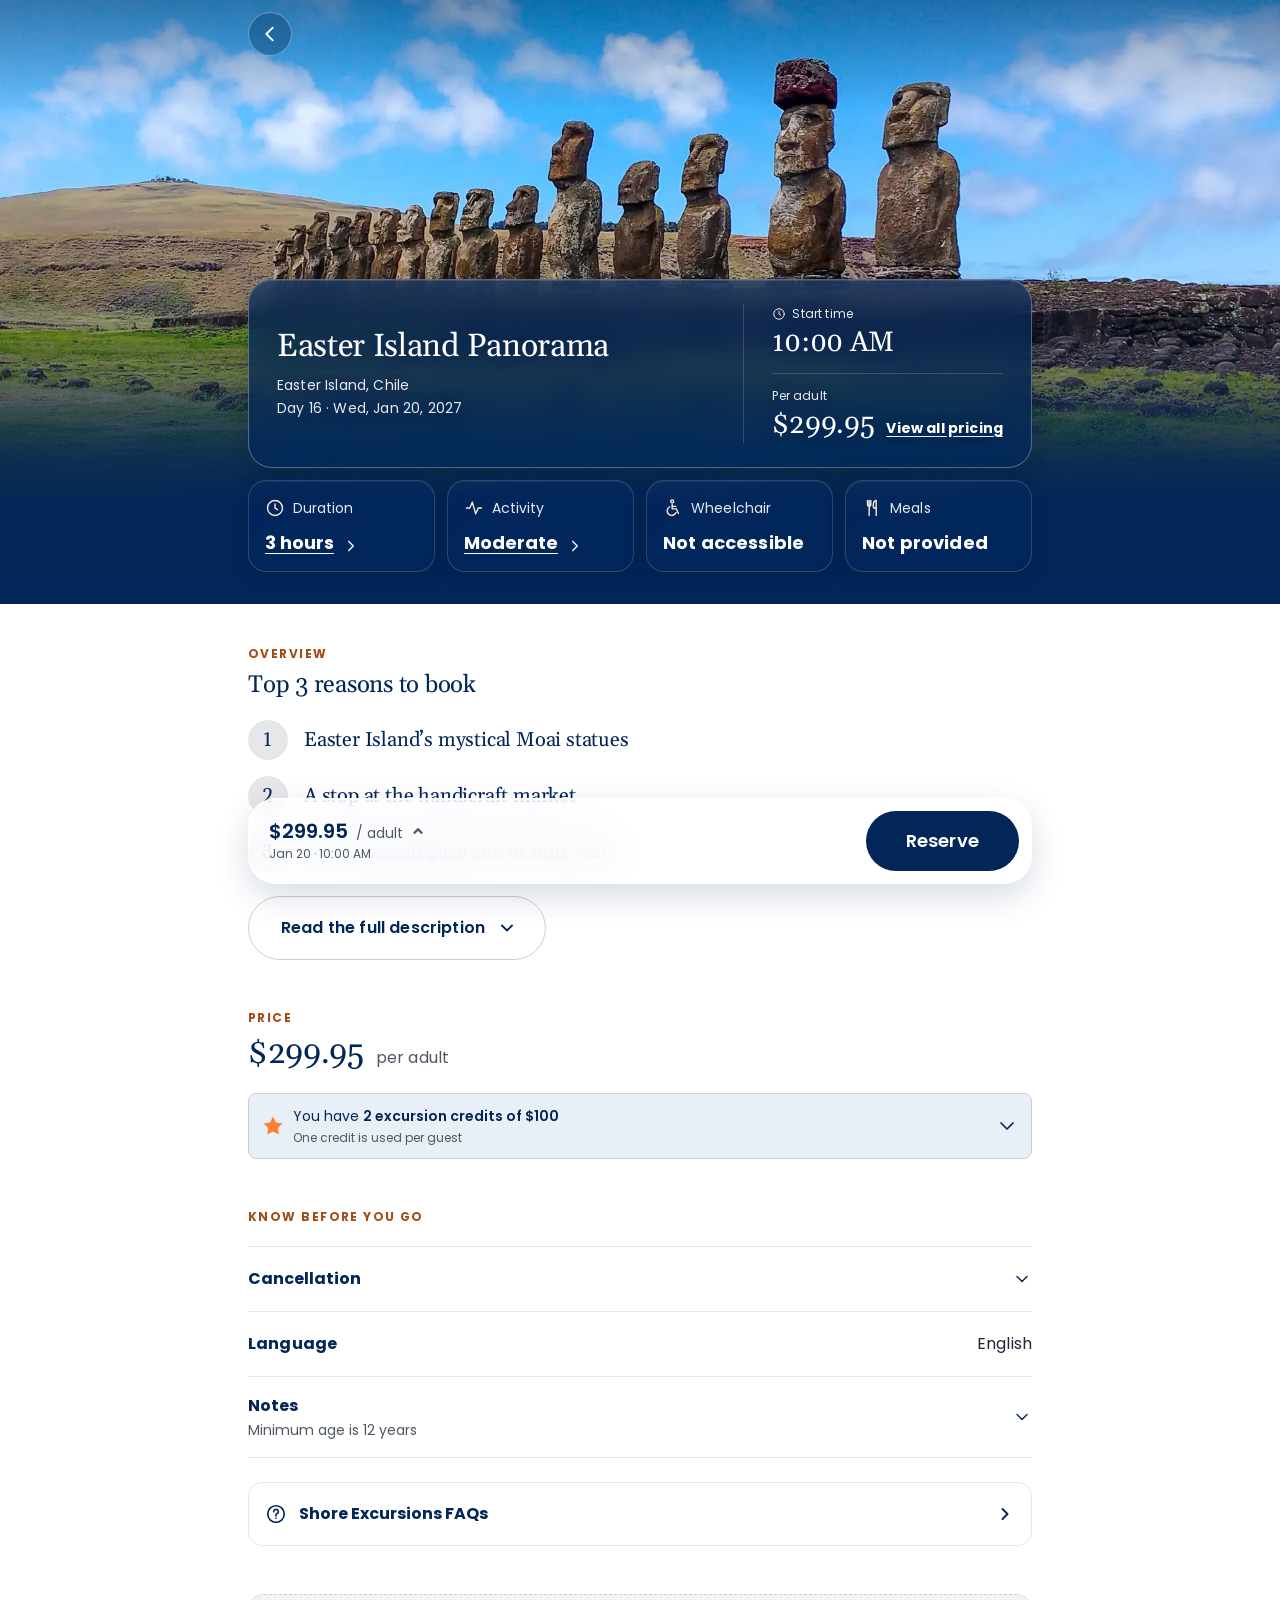
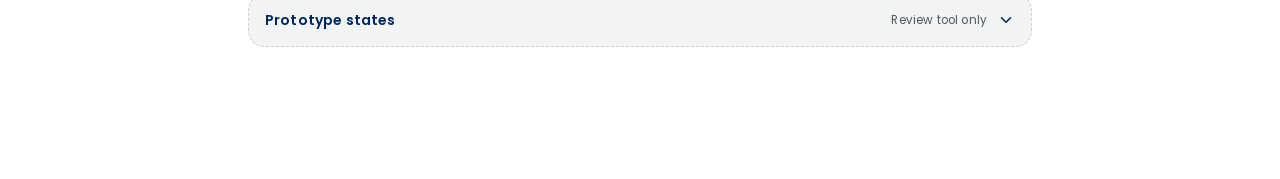
==== commit af90d5d9: "back buttonr eplace" ====
--- a/easter-island-panorama.html
+++ b/easter-island-panorama.html
@@ -1041,6 +1041,7 @@
     const h = e.target.closest('[data-handoff]');
     if (!h || h.disabled) return;
     e.preventDefault();
+    if (h.dataset.handoff === 'back') { location.href = 'index.html'; return; }
     showToast(`Hand-off: ${h.dataset.handoff}`);
   });
 
